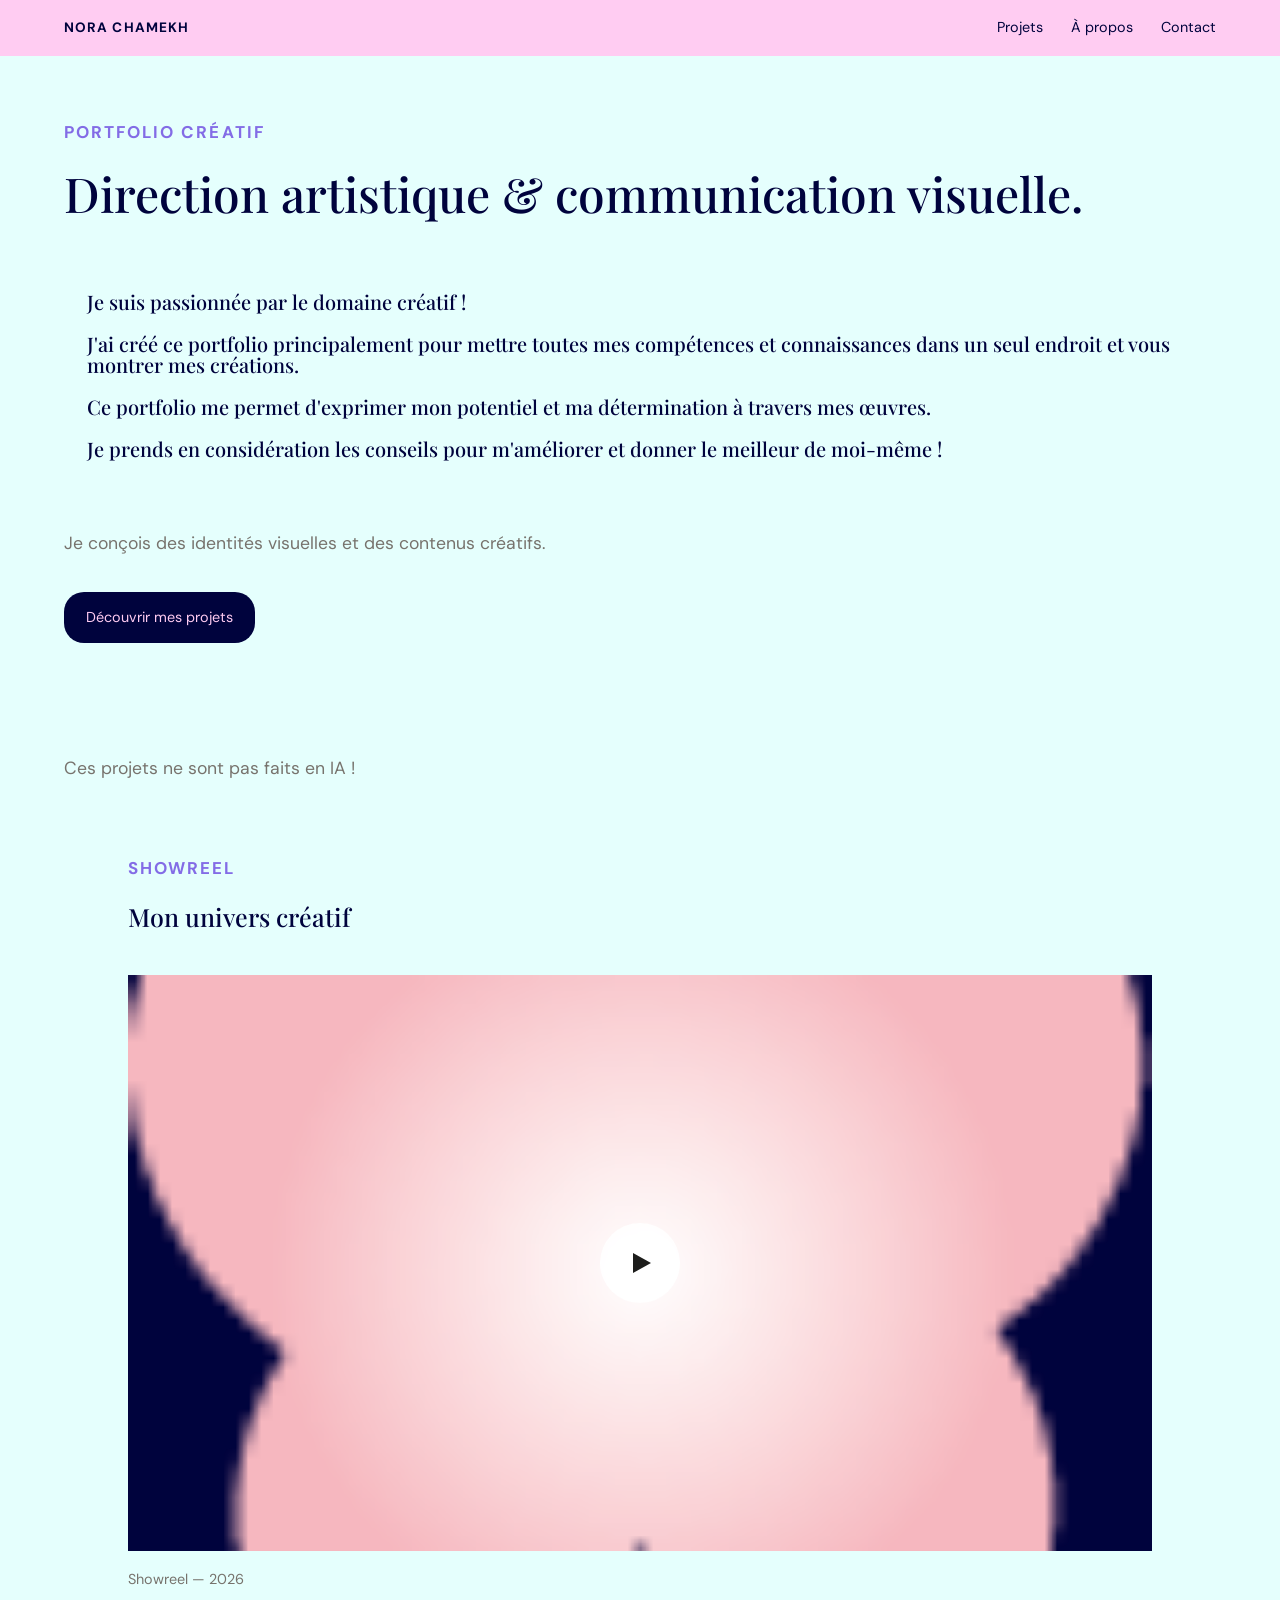
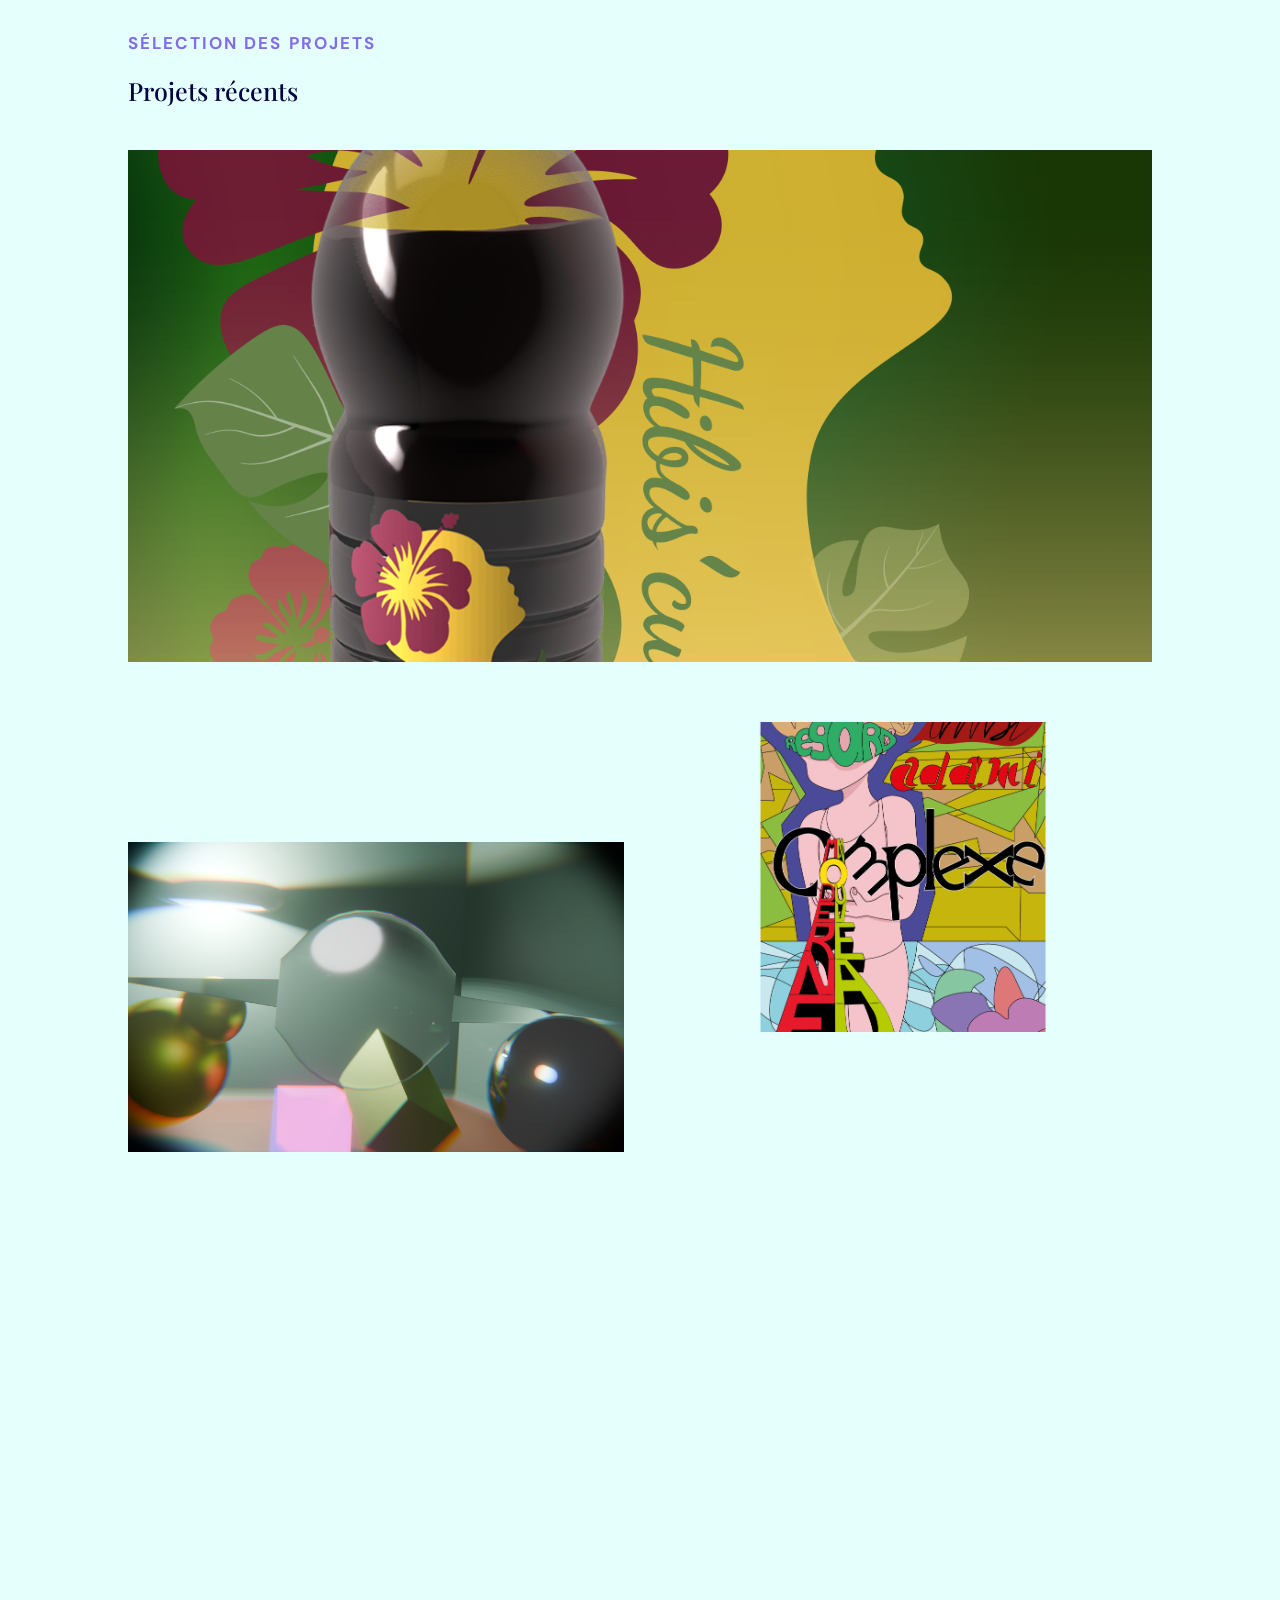
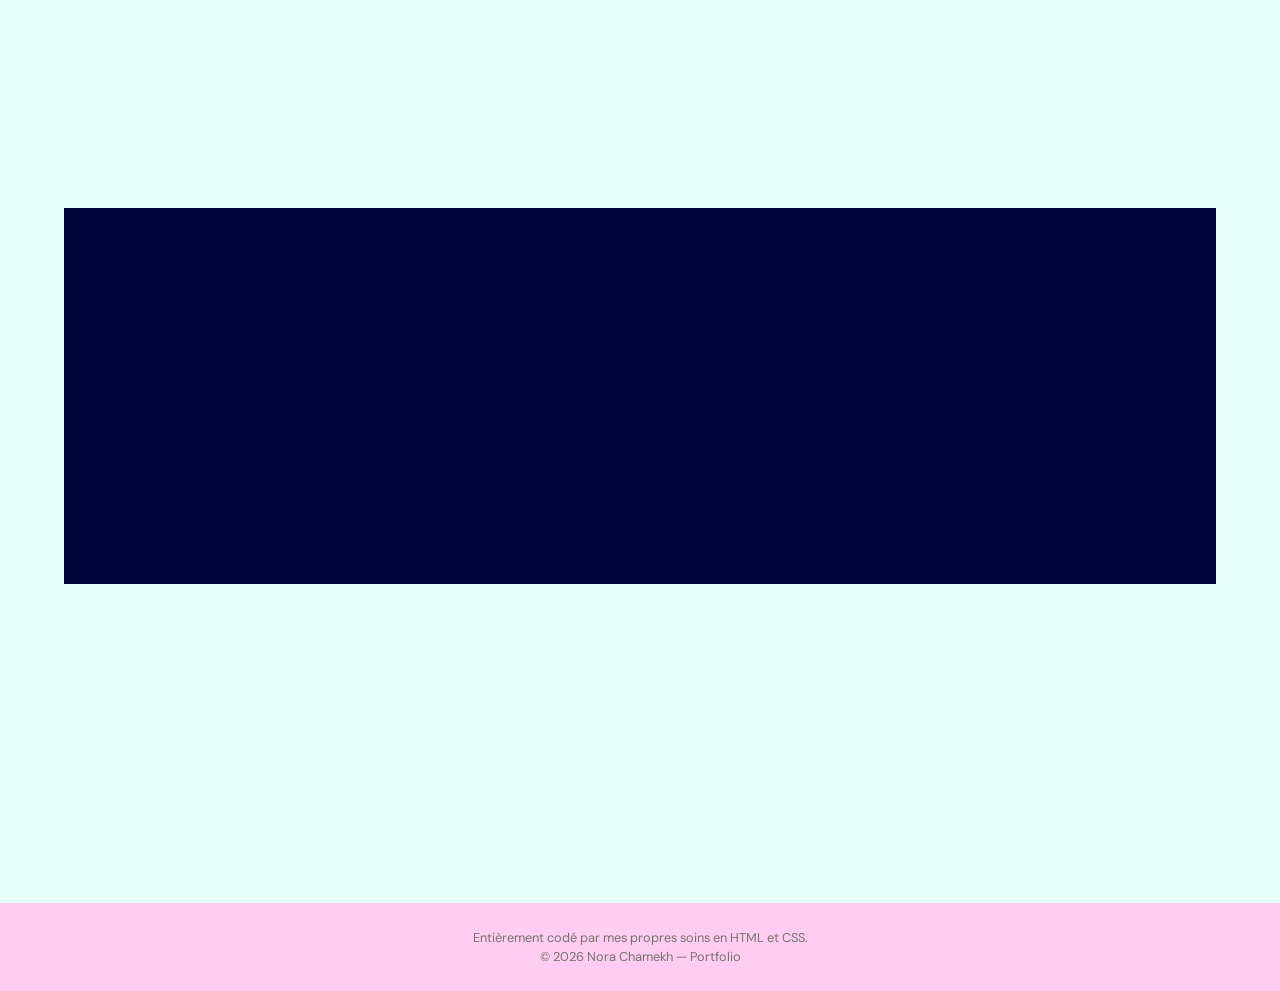
==== index.html @ 0424f883 "Update index.html" ====
<!DOCTYPE html>
<html lang="fr">
<head>
  <meta charset="UTF-8">
  <meta name="viewport" content="width=device-width, initial-scale=1.0">

  <title>Portfolio — Direction artistique</title>

  <meta name="description" content="Portfolio">
<link href="images/papillon.png" rel="icon" type="image/png" sizes="32x32">
  <link rel="stylesheet" href="./style.css">
</head>

<body>

  <header class="header">
    <a href="index.html" class="logo">NORA CHAMEKH</a>

    <button
      class="menu-burger"
      type="button"
      aria-label="Ouvrir le menu"
      aria-expanded="false">
      <span></span>
      <span></span>
      <span></span>
    </button>

    <nav class="navigation" aria-label="Navigation principale">
      <a href="projets.html">Projets</a>
      <a href="#apropos">À propos</a>
      <a href="#contact">Contact</a>
    </nav>
  </header>

  
  <main>

    <section class="hero">
      <p class="sur-titre reveal">Portfolio créatif</p>

      <h1 class="reveal">
        Direction artistique & communication visuelle.
        <br>
        <br>
      </h1>

    <div class="acote reveal">
     <!--  <img class="me" style="width: 20%;" src="images/inicial.png" width="auto" height="auto" alt="">
    -->
      <div class="acote">
<h3 class="reveal">
      Je suis passionnée par le domaine créatif !
      <br><br>
      J'ai créé ce portfolio principalement pour mettre toutes mes compétences et connaissances dans un seul endroit et vous montrer mes créations.
      <br><br>
      Ce portfolio me permet d'exprimer mon potentiel et ma détermination à travers mes œuvres.
      <br><br>
      Je prends en considération les conseils pour m'améliorer et donner le meilleur de moi-même !

  </h3>     
          </div>  
       </div>  
      <p class="introduction reveal">
        Je conçois des identités visuelles et des contenus créatifs.
      </p>

      <a href="projets.html" class="centrer effet-flottant bouton reveal">
        Découvrir mes projets
      </a>
    </section>

    <section id="projets" class="section">
      <!--  <p class="sur-titre reveal">Sélection</p> -->

      <p class="introduction reveal visible">Ces projets ne sont pas faits en IA !</p>
    <!-- Section vidéo avec bouton play -->

      <section class="section section-video">
        <p class="sur-titre reveal">Showreel</p>

          <h2 class="reveal">Mon univers créatif</h2>
           <!--    <div class="video-container reveal"> -->
                 <div class="video-wrapper reveal" id="video-wrapper">  
                    <video
                      id="video-showreel"
                      class="video"
                      controls
                      preload="metadata"
                      poster="./images/papillon.png"
                      playsinline>
                      <source src="./videos/video-cv.mp4" type="video/mp4">
                      Votre navigateur ne prend pas en charge la vidéo.
                    </video>
             <button
                      id="bouton-play"
                      class="bouton-play"
                      type="button"
                      aria-label="Lancer la vidéo">
                      <span class="icone-play"></span> 
                    </button>
                  </div>  
              

        
         <p class="legende">   Showreel — 2026  </p>
             <!--     </div> -->
    </section>

        
       <!-- Section projets avec images qui apparaissent -->

      <section id="projets" class="section section-projets">
        <p class="sur-titre reveal">Sélection des projets</p>
             <h2 class="reveal">Projets récents</h2>
              
              <div class="projets-grille">
              
                          <article class="projet projet-large reveal">
                                <a href="projets.html" class="projet-image">
                                    <img 
                                      src="./images/hibiscus/affiche-hibiscus.png"
                                      alt="Identité visuelle du projet 01">
                                
                                 <div class="projet-overlay">
                                       <span class="projet-overlay-categorie">
                                          Univers visuel de la boisson Bissap — Direction artistique
                                         
                                       </span>
                                   <h3>Identité visuelle</h3>
                                    <span class="projet-overlay-fleche">↗</span>
                                </div>
                                 </a>
                          </article>
              
                      <article class="projet projet-petit reveal">
                         <a href="projets.html" class="projet-image">
                            <img
                              class="img-scroll"
                              src="./images/3d/elements.png"
                              alt="Campagne de communication du projet 02">
                        
                         <div class="projet-overlay">
                           <span class="projet-overlay-categorie">
                              <!--  Campagne — Direction artistique -->
                           Visuel 3D </span>
                                                      
                                <h3>Projets 3D</h3>
                                   <span class="projet-overlay-fleche">↗</span>
                            </div>
                         </a>
                      </article>
             
                      <article class="projet affiche projet-petit reveal">
                         <a href="projets.html" class="projet-image">
                            <img
                              class="img-scroll"
                              src="./images/affiche.png"
                              alt="Création de contenu du projet 03">
                       
                        <div class="projet-overlay">
                          <span class="projet-overlay-categorie">
                              <!--   Contenu digital — Social media -->
                            Affiches
                          </span>
                                                      
                              <h3>Affiches</h3>
                          
                              <span class="projet-overlay-fleche">↗</span>
                        </div> 
                         </a>
                      </article>

                   <article class="projet projet-large reveal">
                          <a href="projets.html" class="projet-image">
                            <img
                              class="img-scroll"
                              src="./videos/animation-initial.gif"
                              alt="Direction artistique du projet 04">
                
                      <div class="projet-overlay">
                         <span class="projet-overlay-categorie">
                         <!--  Branding -->
                                  Vidéos       
                         </span>
                            <h3>Vidéos</h3>
                        <span class="projet-overlay-fleche">↗</span>
                      </div>
                          </a>
                    </article>
                      
               </div>
           </section>

     <!-- Section à propos -->

          <section id="apropos" class="section apropos">
            <p class="sur-titre reveal">À propos de moi</p>
      
            <h2 class="reveal">Créer du sens par l’image.</h2>
      
            <div class="acote reveal">
                 <span href="a-propos.html" class="selection-fleche reveal">↗</span>
                                
            <p class="reveal">
              Diplômée en direction artistique, je développe des univers visuels
              cohérents, sensibles et adaptés aux objectifs des marques.
              J'aime la créativité et toutes les œuvres qui se trouvent sur mon portfolio 
              sont faites par moi-même sans IA.
            </p>
          </section>
 </div>

       <!-- Section contact -->
          <section id="contact" class="section contact">
            <p class="sur-titre reveal">Contact</p>
      
            <a
              href="mailto:nora.chamekh017@gmail.com"
              class="bouton effet-flottant reveal">
              M’écrire un e-mail
            </a>

            <span >
            <h3 style="padding: 20px 20px 0;" class="reveal"> <br> Vous pouvez me contacter sur les réseaux sociaux suivant et me suivre :<br></h3>
            </span>
            
      <div class="social centrer reveal">
          <a href="https://www.instagram.com/c.nora017" target="_blank"><i class="bx "><img class="logo-reseau effet-flottant" src="images/instagram.png"></i></a>
          <a href="https://www.youtube.com/@NoraCHAMEKH" target="_blank"><i class="bx"><img class="logo-reseau effet-flottant" src="images/youtube.png"></i></a>
          <a href="https://www.linkedin.com/in/nora-chamekh" target="_blank">
            <i class="bx">
             <img class="logo-reseau effet-flottant" src="images/linkedin.png">
            </i></a>
        </div>
            
          </section>
  
  </main>
    
 <!-- Bouton retour en haut -->
          <button
          id="bouton-haut"
          class="bouton-haut"
          type="button"
          aria-label="Remonter en haut de la page">
          ↑
          </button>
      
  <footer>
       
        
    <p class="centrer">Entièrement codé par mes propres soins en HTML et CSS.</p>
 <p class="centrer">© 2026 Nora Chamekh — Portfolio</p>
  </footer>  
  
<!--
<a href="#" class="bouton-haut visible">
  <i> ⬆ </i>
</a>
-->
  <script src="./javascript/menu-script.js"></script>
  <script src="./javascript/boutton-script.js"></script>
  <script src="./javascript/video-script.js"></script>
  <script src="./javascript/visible-script.js"></script>
    
</body>
</html>
---- style.css ----
@import url('https://fonts.googleapis.com/css2?family=DM+Sans:wght@400;500;700&family=Playfair+Display:wght@500;600&display=swap');

:root {
  --fond: #e5fffd;
  --texte: #00033d;
  --accent: #836ce6;
  --gris: #77736d;
  --blanc: #ffccf2;
  --bordure: #d9c4ff;
  --espace: 5vw;
}

* {
  box-sizing: border-box;
  margin: 0;
  padding: 0;
}

html {
  scroll-behavior: smooth;
}

body {
  background: var(--fond);
  color: var(--texte);
  font-family: 'DM Sans', sans-serif;
  line-height: 1.5;
}

/* En-tête */

.header {
  align-items: center;
  display: flex;
  justify-content: space-between;
  /*padding: 10px 28px 10px 28px;*/
    padding: 17px var(--espace);
  position: relative;
  width: 100%;
  background: var(--blanc);
  position: fixed;
  z-index: 1030;
}


.logo {
  color: var(--texte);
  font-size: 0.85rem;
  font-weight: 700;
  letter-spacing: 0.08em;
  text-decoration: none;
}

.logo:hover {
  color: var(--accent);
}

.effet-flottant {
  display: inline-block;
  transform: translateY(0);
  transition: transform 0.35s ease-out;
}

.effet-flottant:hover {
  transform: translateY(-6px);
}
  
/* Navigation sur ordinateur */

.navigation {
  align-items: center;
  display: flex;
  gap: 28px;
}

.navigation a {
  color: var(--texte);
  font-size: 0.9rem;
  text-decoration: none;
}

.navigation a:hover {
  color: var(--accent);
}

/* Bouton burger */

.menu-burger {
  align-items: center;
  background: transparent;
  border: 0;
  cursor: pointer;
  display: none;
  flex-direction: column;
  height: 36px;
  justify-content: center;
  padding: 4px;
  width: 36px;
  z-index: 30;
}

.menu-burger span {
  background: var(--texte);
  display: block;
  height: 2px;
  margin: 3px 0;
  transition: transform 0.3s ease, opacity 0.3s ease;
  width: 28px;
}

/* Section principale */

.hero {
  min-height: 80vh;
  padding: 10vh var(--espace) 30px;
}

.sur-titre {
  color: var(--accent);
  font-size: 17px;
  font-weight: 700;
  letter-spacing: 0.12em;
  margin-bottom: 22px;
     margin-top: 30px;
  text-transform: uppercase;
}

h1,
h2,
h3 {
  font-family: 'Playfair Display', serif;
  font-weight: 500;
  line-height: 1.05;
}

h1 {
 /* font-size: 30px;*/
  font-size: xxx-large;
 /*  max-width: 950px;*/
}

h2 {
  font-size: 25px;
  margin-bottom: 45px;
}

h3 {
  font-size: 20px;
  margin-bottom: 25px;
}/**/

.introduction {
  color: var(--gris);
  font-size: 1.1rem;
  margin: 35px 0;
  max-width: 530px;
}

.bouton {
  background: var(--texte);
  color: var(--blanc);
  display: inline-block;
  font-size: 0.9rem;
  padding: 15px 22px;
  border-radius: 20px;
  text-decoration: none;
  transition: background 0.3s ease, transform 0.3s ease;
}

.bouton:hover {
  background: var(--bordure);
  color: var(--texte);
  transform: translateY(-3px);
  /*transition: all 0.4s;*/
    transition: background 0.3s ease, transform 0.3s ease;
}

@media screen and (min-width: 700px) {
      .acote {
        display: flex;
        padding: auto;
        margin: 1%;
    }
    .me {
        width: 250px;
        height: 24%;
        border-radius: 7%;
        margin: 0 3%;
        justify-content: center;
        display: grid;
        grid-template-columns: auto auto auto auto;
        padding: 1em 0;
        background-color: #373659;
        box-shadow: 0px 0px 10px #000000;
        border-radius: 6px;
        text-align: center;
        justify-items: center;
        flex-direction: column;
        margin-top: 3%;
        align-items: center;
    }
}
/* Sections */

.section {
  padding: 0 var(--espace);
 /* padding-left: 11vw; 
  padding: 100px var(--espace);
  padding: 30px;
  padding-top: inherit;*/
}

/* Section projets */

.section-projets {
      padding: var(--espace);
  padding-top: 0;
 /* padding-bottom: 140px;
  padding-top: 140px;*/
}

.projets-introduction {
  align-items: flex-end;
  display: flex;
  justify-content: space-between;
  margin-bottom: 70px;
}

.projets-introduction h2 {
  margin-bottom: 0;
}

.projets-description {
  color: var(--gris);
  max-width: 280px;
}

/* Grille asymétrique */

.projets-grille {
  align-items: start;
  display: grid;
  gap: 80px 32px;
  grid-template-columns: repeat(2, 1fr);
}

.projet {
  min-width: 0;
}

.projet-large {
  grid-column: span 2;
}

.projet-petit {
  grid-column: span 1;
}

.projet:nth-child(2) {
  margin-top: 100px;
}

.projet:nth-child(3) {
  margin-top: -20px;
}

/* Images */

.projet-image {
  display: block;
  overflow: hidden;
  position: relative;
}

.projet-image img {
  aspect-ratio: 16 / 10;
  /*  aspect-ratio: 4 / 5; */
  display: block;
  height: 100%;
  object-fit: cover;
    opacity: 1;
  transform: none;
  transition:
    transform 0.8s 
        cubic-bezier(0.2, 0.65, 0.3, 1),
    filter 0.5s ease;
  width: 100%;
}

.projet-large .projet-image img {
  aspect-ratio: 16 / 8;
}

.projet-image img.img-scroll {
  opacity: 1;
  transform: none;
}

.projet-image:hover img {
  filter: brightness(0.75);
  transform: scale(1.06);
}

/* Overlay invisible au départ */

.projet-overlay {
  align-items: flex-start;
  background: var(--texte);
  color: var(--blanc);
  display: flex;
  margin-top: 30%;
  padding-top: 10%;
  flex-direction: column;
  inset: 0;
/*   justify-content: flex-end;*/
  opacity: 0;
      padding: 30px 30px 0 30px;
  pointer-events: none;
  position: absolute;
  transform: translateY(15px);
  transition:
    opacity 0.4s ease,
    transform 0.4s ease;
  z-index: 2;
}

/* Apparition du texte au survol */

.projet-image:hover .projet-overlay,
.projet-image:focus-visible .projet-overlay {
  opacity: 1;
  transform: translateY(0);
}

/* Zoom léger de l'image */

.projet-image:hover img.img-scroll {
  filter: brightness(0.75);
  transform: scale(1.06);
}

/* Texte de l'overlay */

.projet-overlay-categorie {
  color: var(--blanc);
  font-size: 0.75rem;
  letter-spacing: 0.12em;
  margin-bottom: 10px;
  text-transform: uppercase;
}

.projet-overlay h3 {
  color: var(--blanc);
  font-family: 'Playfair Display', serif;
  font-size: clamp(2rem, 4vw, 4rem);
  font-weight: 500;
  line-height: 1;
}

.projet-overlay-fleche {
  font-size: 1.8rem;
   -webkit-text-stroke-width: thin;
  transition: transform 0.3s ease;
      margin-left: auto;
      position: relative;
      bottom: 70%;
}

.projet-image:hover .projet-overlay-fleche {
  transform: translate(5px, -5px);
}

/* Apparition des cartes au scroll */

.projet:nth-child(2) {
  transition-delay: 0.1s;
}

.projet:nth-child(3) {
  transition-delay: 0.2s;
}

.projet:nth-child(4) {
  transition-delay: 0.3s;
}

.apropos {
  background: var(--texte);
  color: var(--blanc);
      padding: var(--espace);
}

.apropos .sur-titre {
  color: var(--accent);
}

.apropos p:last-child {
  font-size: 1.25rem;
  /*max-width: 650px;*/
  padding-left: 70px;
}

.contact {
 /* min-height: 55vh;*/
  padding: 20px;
}

.centrer {
    text-align: center !important;
     /* padding: var(--espace);*/
}

/* Pied de page */

footer {
 /* border-top: 1px solid var(--gris);*/
  color: var(--gris);
  font-size: 0.8rem;
  padding: 25px var(--espace);
  background: var(--blanc);
}

/* Réseaux Socieaux */

.social
{
   text-align: center !important;
box-sizing: border-box;
 padding-bottom: 1rem !important;
    display: block;
    unicode-bidi: isolate;
}

.social a {
        color: var(--texte);
    line-height: 1;
   /*   padding: 8px 0; */
    margin: 2%;
    border-radius: 50%;
    text-align: center;
    width: 36px;
    height: 36px;
    transition: 0.3s;
     font-size: 18px;
  /*  display: inline-block;*/
    background: var(--bordure);
}

.logo-reseau {
  width: 70px;
  text-decoration: none;
}

.logo-reseau:hover {
  transition: background 0.3s ease, transform 0.3s ease;
}

.bx {
    font-family: boxicons !important;
    font-weight: 400;
    font-style: normal;
    font-variant: normal;
    line-height: 1;
    text-rendering: auto;
    display: inline-block;
    text-transform: none;
    speak: none;
    -webkit-font-smoothing: antialiased;
    -moz-osx-font-smoothing: grayscale;
}

/* Boutton qui remonte en haut de page */

.bouton-haut {
  background: var(--texte);
  border: none;
  border-radius: 50%;
  bottom: 20px;
  color: var(--blanc);
  cursor: pointer;
/*  display: none;*/
  font-size: 22px;
  height: 45px;
  position: fixed;
      visibility: hidden;
    opacity: 0;
  right: 20px;
  width: 45px;
  z-index: 10;
  display: inline-block;
      transition: background 0.3s ease, transform 0.3s ease;
  text-decoration: none;
      transition: all 0.4s;
}

.bouton-haut.visible {
  display: block;
      visibility: visible;
    opacity: 1;
}

.bouton-haut:hover {
  background: #d9c4ff;
  color: var(--texte);
    background: var(--accent);
  transform: translateY(-3px);
      -webkit-text-stroke-width: thick;
  text-box-trim: trim-start;
}

/* État de départ des éléments à révéler */
.reveal {
  opacity: 0;
  transform: translateY(24px);
  transition:
    opacity 0.7s ease,
    transform 0.7s ease;
}

/* État visible */
.reveal.visible {
  opacity: 1;
  transform: translateY(0);
}

/*Apparition des images*/
.img-scroll {
  opacity: 0;
  transform: translateY(24px);
  transition:
    opacity 0.7s ease,
    transform 0.7s ease;
}

.img-scroll.apparue {
  opacity: 1;
  transform: translateY(0);
}

/* Vidéo et bouton play */
.section-video {
  padding: 10px var(--espace);
}

.video-ratio {
    --souris-x: 50%;
  --souris-y: 50%;
  position: relative;
  background: var(--texte);
  overflow: hidden;
  cursor: pointer;
    aspect-ratio: 9 / 16;
    width: 50%;
}

.video-container {
  margin-top: 40px;
  max-width: 1100px;
}

.video-wrapper {
  --souris-x: 50%;
  --souris-y: 50%;
  position: relative;
  width: 100%;
  /* ratio 16:9 */
  aspect-ratio: 16 / 9;
  background: var(--texte);
  overflow: hidden;
  cursor: pointer;
    /* Surtout pas de pointer-events: none ici */
}

/* Vidéo / image poster */
.video {
  width: 100%;
  height: 100%;
  display: block;
  object-fit: cover;
  transition: transform 0.8s ease;
  transform: scale(1);
    /* Pas de pointer-events: none */
}

/* Petit zoom au survol du conteneur */
/* Le zoom fonctionne seulement si la vidéo est en pause */
.video-wrapper:not(.video-deja-lancee):hover .video {
  transform: scale(1.06);
}

/* Contrôles cachés avant le premier lancement */
.video-wrapper:not(.video-deja-lancee) video::-webkit-media-controls {
  display: none !important;
}

/* Bouton play qui suit la souris */
.bouton-play {
  align-items: center;
  background: rgba(255, 255, 255, 0.94);
  border: 0;
  border-radius: 50%;
  /*cursor: pointer;*/
  display: flex;
  height: 80px;
  justify-content: center;
    /* position initiale centrée, sera mise à jour par JS */
    left: var(--souris-x);
  opacity: 1;
   pointer-events: none;
  position: absolute;
   top: var(--souris-y);
  transform: translate(-50%, -50%);
  transition: 
    left 0.1s linear,
    top 0.1s linear,
    opacity 0.4s ease,
    background 0.25s ease; /*opacity 0.5s ease, transform 0.25s ease; */
  width: 80px;
  /* will-change: transform;
   pointer-events: auto;  important */
  z-index: 5;
}

/* Le bouton revient doucement au centre en quittant la vidéo
.video-wrapper:not(:hover) .bouton-play {
  left: 50%;
  top: 50%;
} */

/* Le bouton disparaît définitivement après le premier lancement */
.video-wrapper.video-deja-lancee .bouton-play {
  opacity: 0;
  pointer-events: none;
  transform: translate(-50%, -50%) scale(0.8);
}

.bouton-play:hover {
  background: var(--blanc);
 /* transform: translate(-50%, -50%) scale(1.08);*/
}

.icone-play {
  border-bottom: 10px solid transparent;
  border-left: 18px solid #1d1d1b;
  border-top: 10px solid transparent;
  display: block;
  height: 0;
  margin-left: 4px;
  width: 0;
}

.legende {
  color: var(--gris);
  font-size: 0.9rem;
  margin-top: 18px;
}

/* Cacher le bouton quand la vidéo est en lecture 
.video-wrapper.lecture-en-cours .bouton-play {
  opacity: 0;
  pointer-events: none;
}*/


/* +Assombrir légèrement au survol */
.video-wrapper::after {
  background: radial-gradient(
    circle at center,
    rgba(0, 0, 0, 0) 0%,
    rgba(0, 0, 0, 0.25) 100%
  );
  content: '';
  inset: 0;
  opacity: 0;
  pointer-events: none; /* important */
  position: absolute;
  transition: opacity 0.4s ease;
}

.video-wrapper:hover::after {
  opacity: 1;
}

/* fleche */
.selection-fleche {
    align-items: center;
    border: 1px solid var(--bordure);
    border-radius: 50%;
        display: flex;
    position: absolute;
    /*left: 85%;*/
    font-size: 1.6rem;
    height: 54px;
    justify-content: center;
    transform: rotate(0deg);
    transition: background 0.35s ease, color 0.35s ease, transform 0.35s ease;
    width: 54px;
}

 /*.selection-fleche:hover {
  color: var(--bordure);
   transform: rotate(50deg);
    transition: background 0.35s ease, color 0.35s ease, transform 0.35s ease;
  transform: translate(5px, -5px) rotate(45deg);
}*/

.selection-projet:hover .selection-fleche,
.selection-projet:focus-visible .selection-fleche {
  rotate: 45deg;
  color: var(--accent);
}

/* Préférence accessibilité : réduire les animations si nécessaire */
@media (prefers-reduced-motion: reduce) {
  .video,
  .bouton-play {
    transition: none;
  }
}

/* Version mobile */

@media (max-width: 700px) {

  .header {
    align-items: center;
    flex-direction: row;
    justify-content: space-between;
    padding: 12px var(--espace);
  }

  .menu-burger {
    display: flex;
  }

  .navigation {
    background: var(--fond);
    display: none;
    flex-direction: column;
    gap: 0;
    left: 0;
    padding: 20px var(--espace) 25px;
    position: absolute;
    right: 0;
    top: 100%;
    z-index: 20;   
  }

  .navigation.menu-ouvert {
    display: flex;
  }

  .navigation a {
    border-bottom: 1px solid var(--gris);
    padding: 15px 0;
    width: 100%;
  }

  .contact {
    min-height: 35vh;
    padding: 20px;
}

  /* Transformation du burger en croix */

  .menu-burger.menu-ouvert span:nth-child(1) {
    transform: translateY(8px) rotate(45deg);
  }

  .menu-burger.menu-ouvert span:nth-child(2) {
    opacity: 0;
  }

  .menu-burger.menu-ouvert span:nth-child(3) {
    transform: translateY(-8px) rotate(-45deg);
  }

  .hero {
    min-height: 70vh;
    padding-bottom: 80px;
    padding-top: 10vh;
  }

 .projet-overlay {
    opacity: 1;
    padding: 20px;
    transform: translateY(0);
  }

  .projet-overlay h3 {
    font-size: 2rem;
  }
  
  .projets-introduction {
    align-items: flex-start;
    display: block;
    margin-bottom: 45px;
  }

  .projets-introduction h2 {
    margin-bottom: 25px;
  }

  .projets-description {
    max-width: 100%;
  }

  .projets-grille {
    display: block;
  }

  .projet,
  .projet:nth-child(2),
  .projet:nth-child(3) {
    margin-bottom: 55px;
    margin-top: 0;
  }

  .projet-image img,
  .projet-large .projet-image img {
    aspect-ratio: 4 / 3;
  }

  .section-video .section-projets {
    padding: var(--espace);
}

  .bouton-haut.visible {
    display: block;
    visibility: visible;
    opacity: 0;
   }
  
  .bouton-haut {
    bottom: 18px;
    height: 44px;
    right: 18px;
    width: 44px;
  }

  /* Informations sous l'image*/

.projet-informations {
  align-items: flex-start;
  border-bottom: 1px solid var(--gris);
  display: flex;
  justify-content: space-between;
  padding: 18px 0 14px;
}

.projet-informations h3 {
  font-size: 1.1rem;
  font-weight: 500;
  margin-bottom: 3px;
  /*margin-top: 18px;*/
}

.projet-informations p {
  color: var(--gris);
  font-size: 0.85rem;
}

.projet:hover .projet-fleche {
  transform: translate(4px, -4px);
}

/* Apparition au scroll */

.projet.reveal:nth-child(2) {
  transition-delay: 0.1s;
}

.projet.reveal:nth-child(3) {
  transition-delay: 0.2s;
}

.projet.reveal:nth-child(4) {
  transition-delay: 0.3s;
}
  
/* fleche */
.selection-fleche {
    opacity: 0;
}


  
}
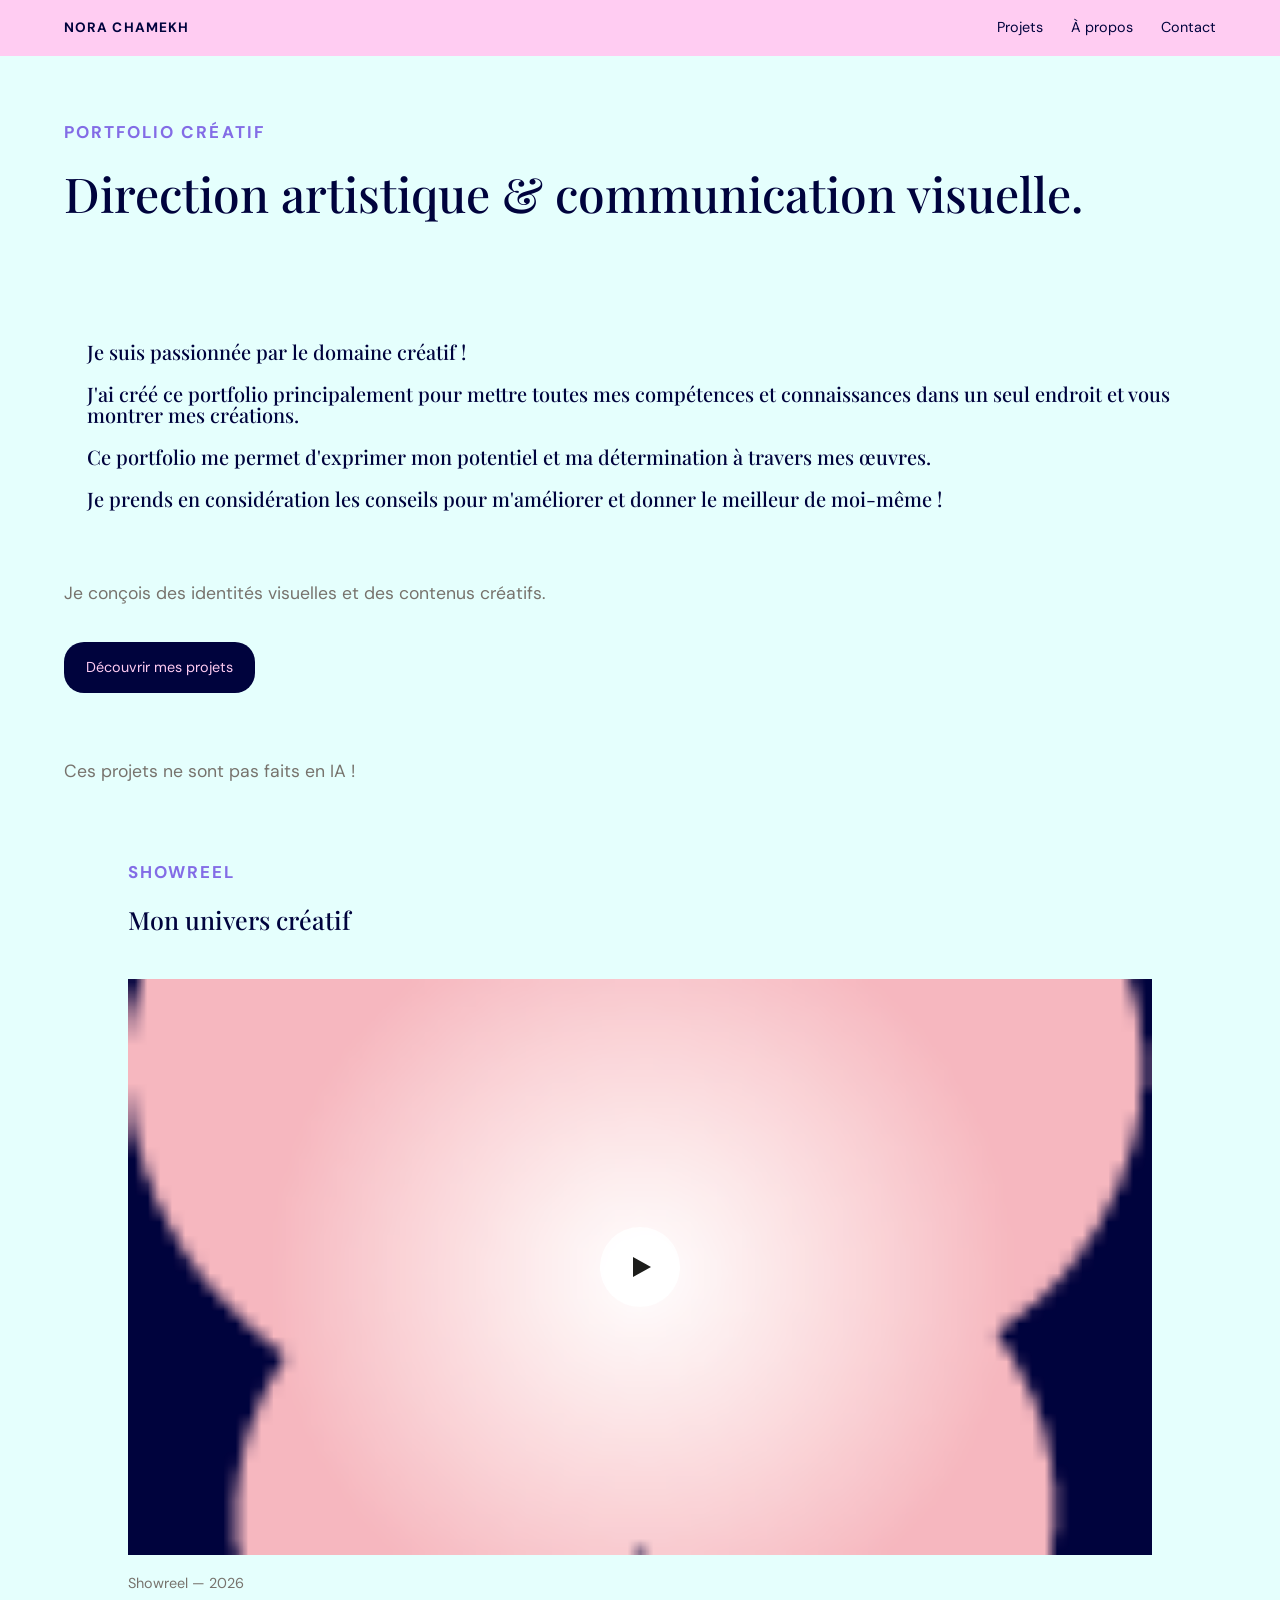
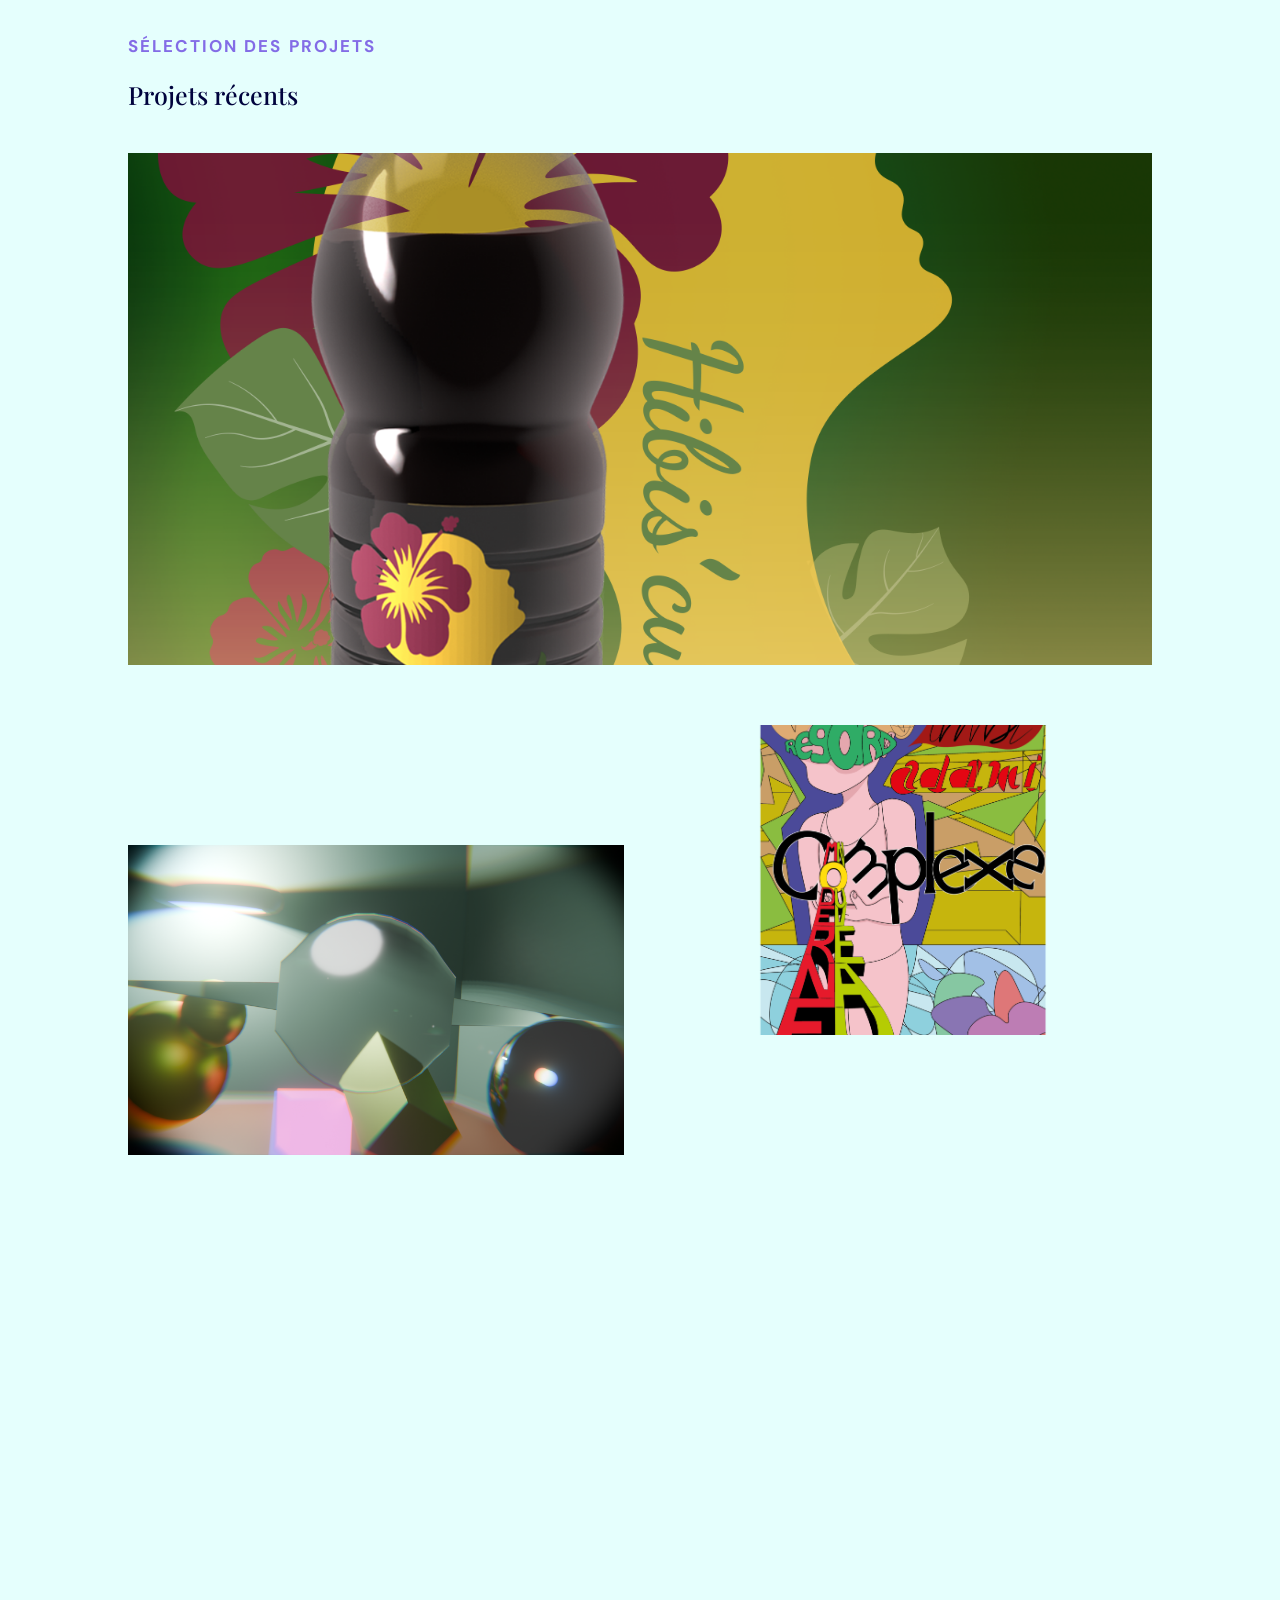
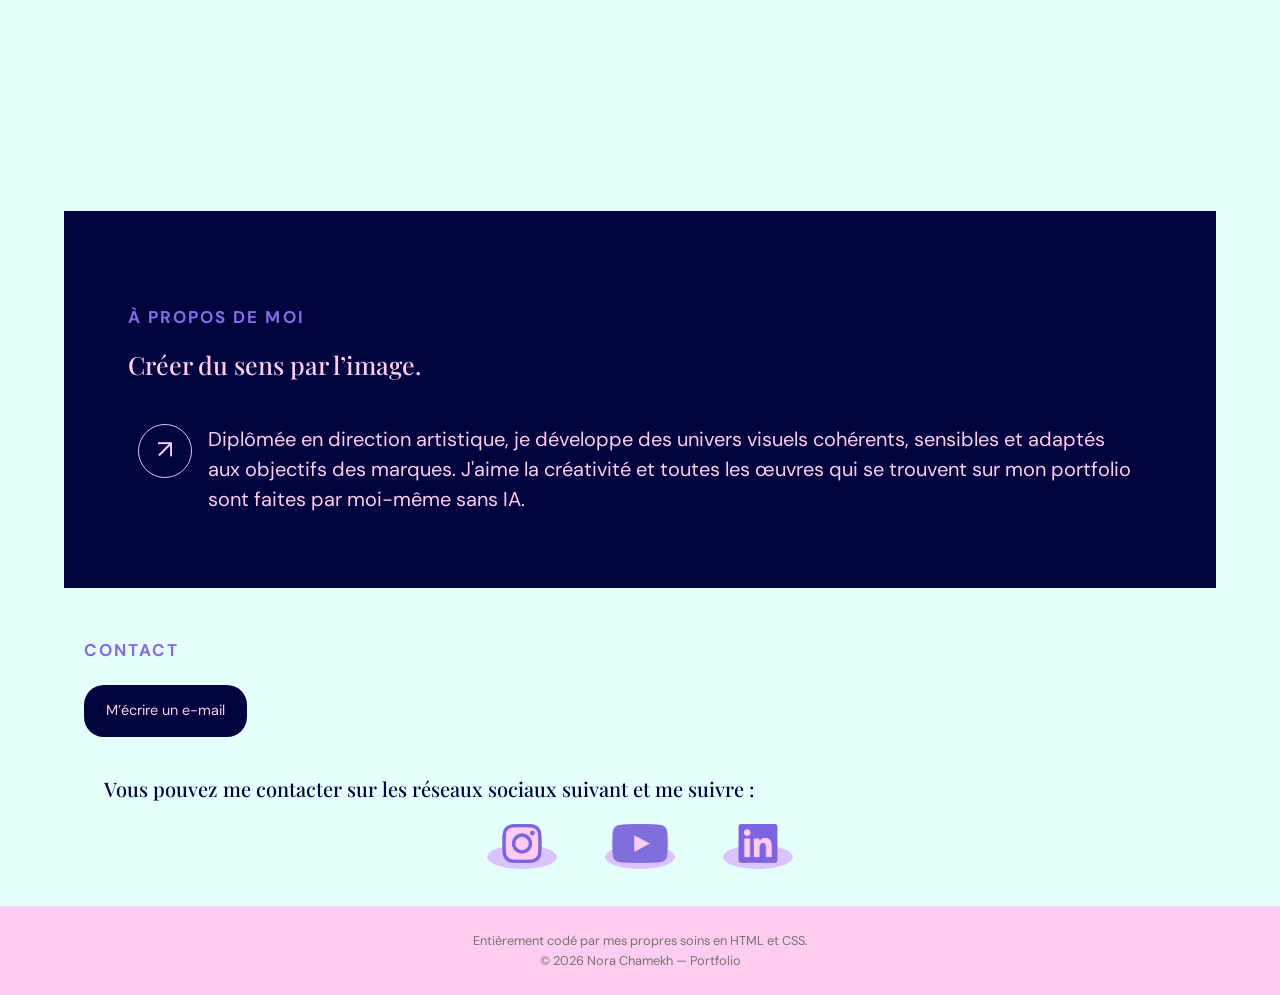
==== commit 272f2f60: "Update index.html" ====
--- a/index.html
+++ b/index.html
@@ -151,10 +151,10 @@
                          </a>
                       </article>
              
-                      <article class="projet affiche projet-petit reveal">
+                      <article class="projet projet-petit reveal">
                          <a href="projets.html" class="projet-image">
-                            <img
-                              class="img-scroll"
+                            <img 
+                              class="affiche img-scroll"
                               src="./images/affiche.png"
                               alt="Création de contenu du projet 03">
                        
--- a/style.css
+++ b/style.css
@@ -136,6 +136,7 @@
 h1 {
  /* font-size: 30px;*/
   font-size: xxx-large;
+      padding-bottom: 50px;
  /*  max-width: 950px;*/
 }
 
@@ -383,6 +384,12 @@
 .projet:nth-child(4) {
   transition-delay: 0.3s;
 }
+
+.affiche {
+    justify-self: center;
+    width: 800px;
+    height: 415px;
+  }
 
 .apropos {
   background: var(--texte);
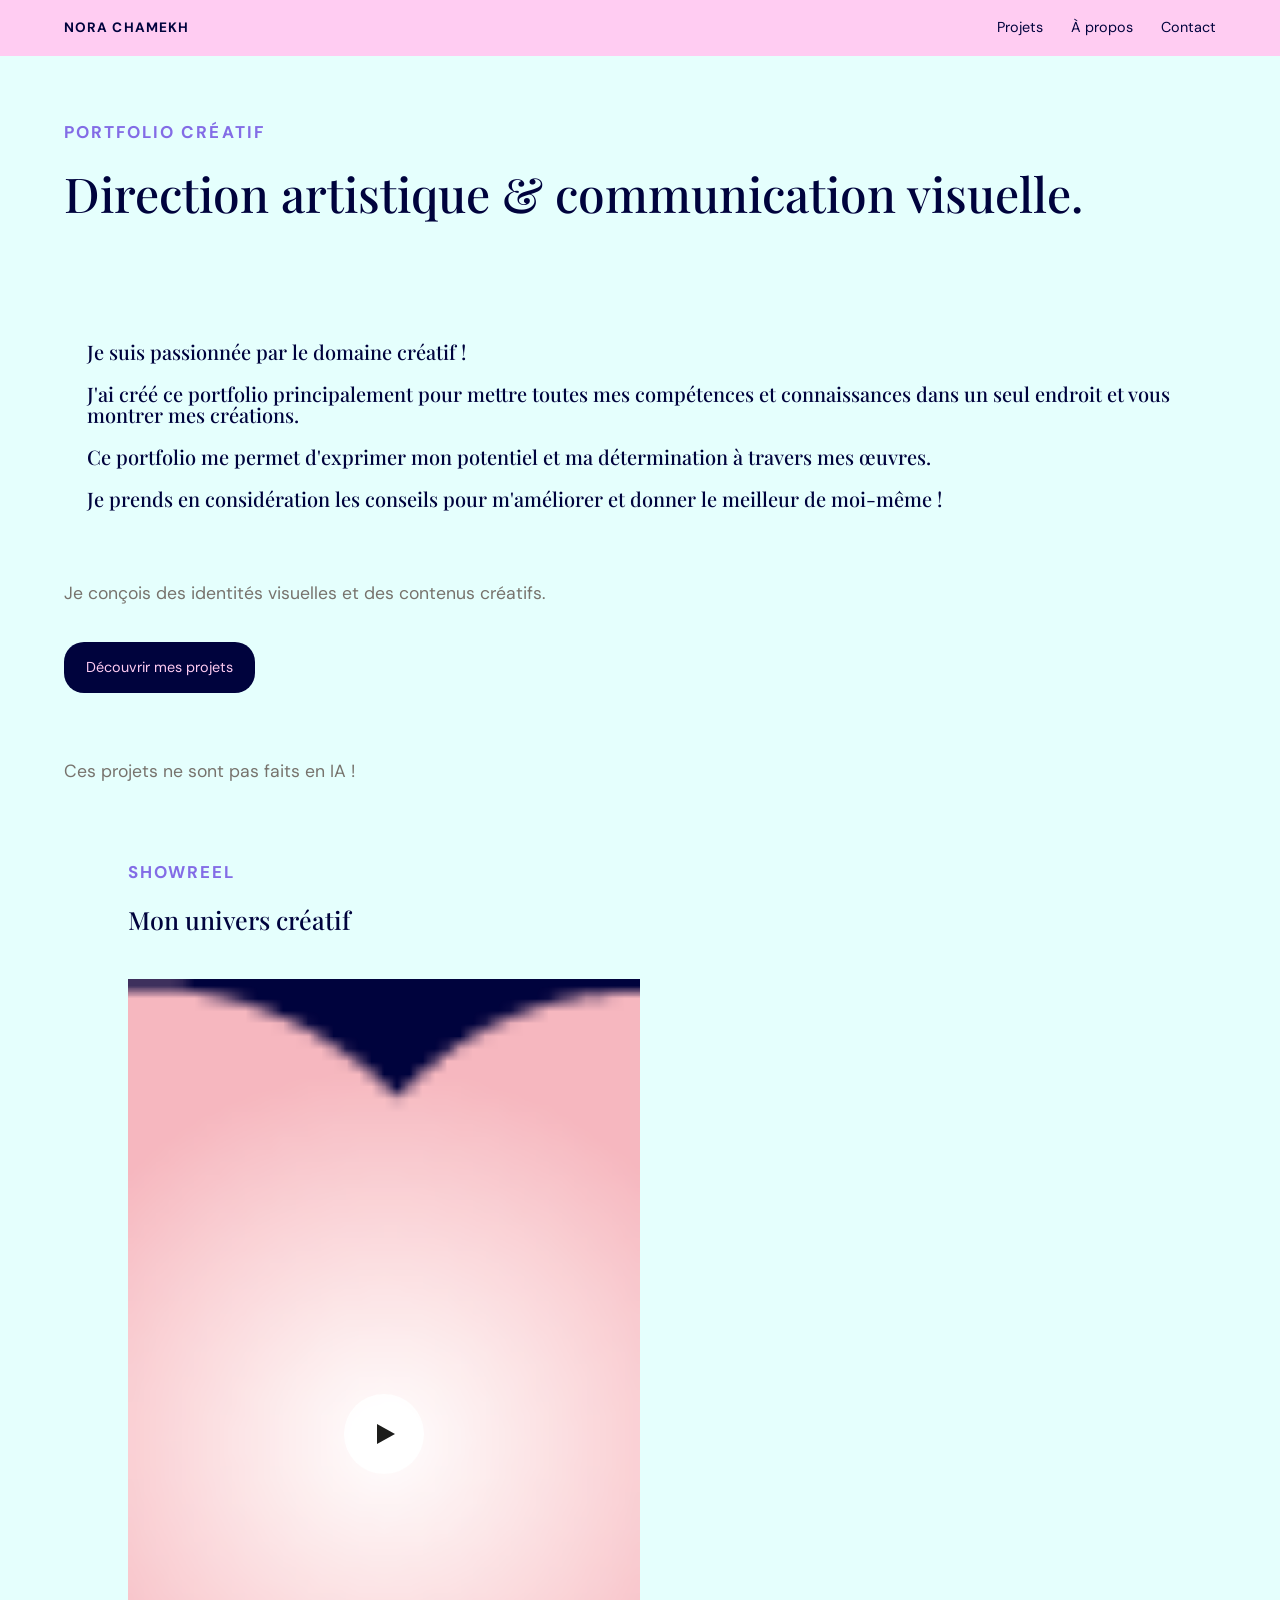
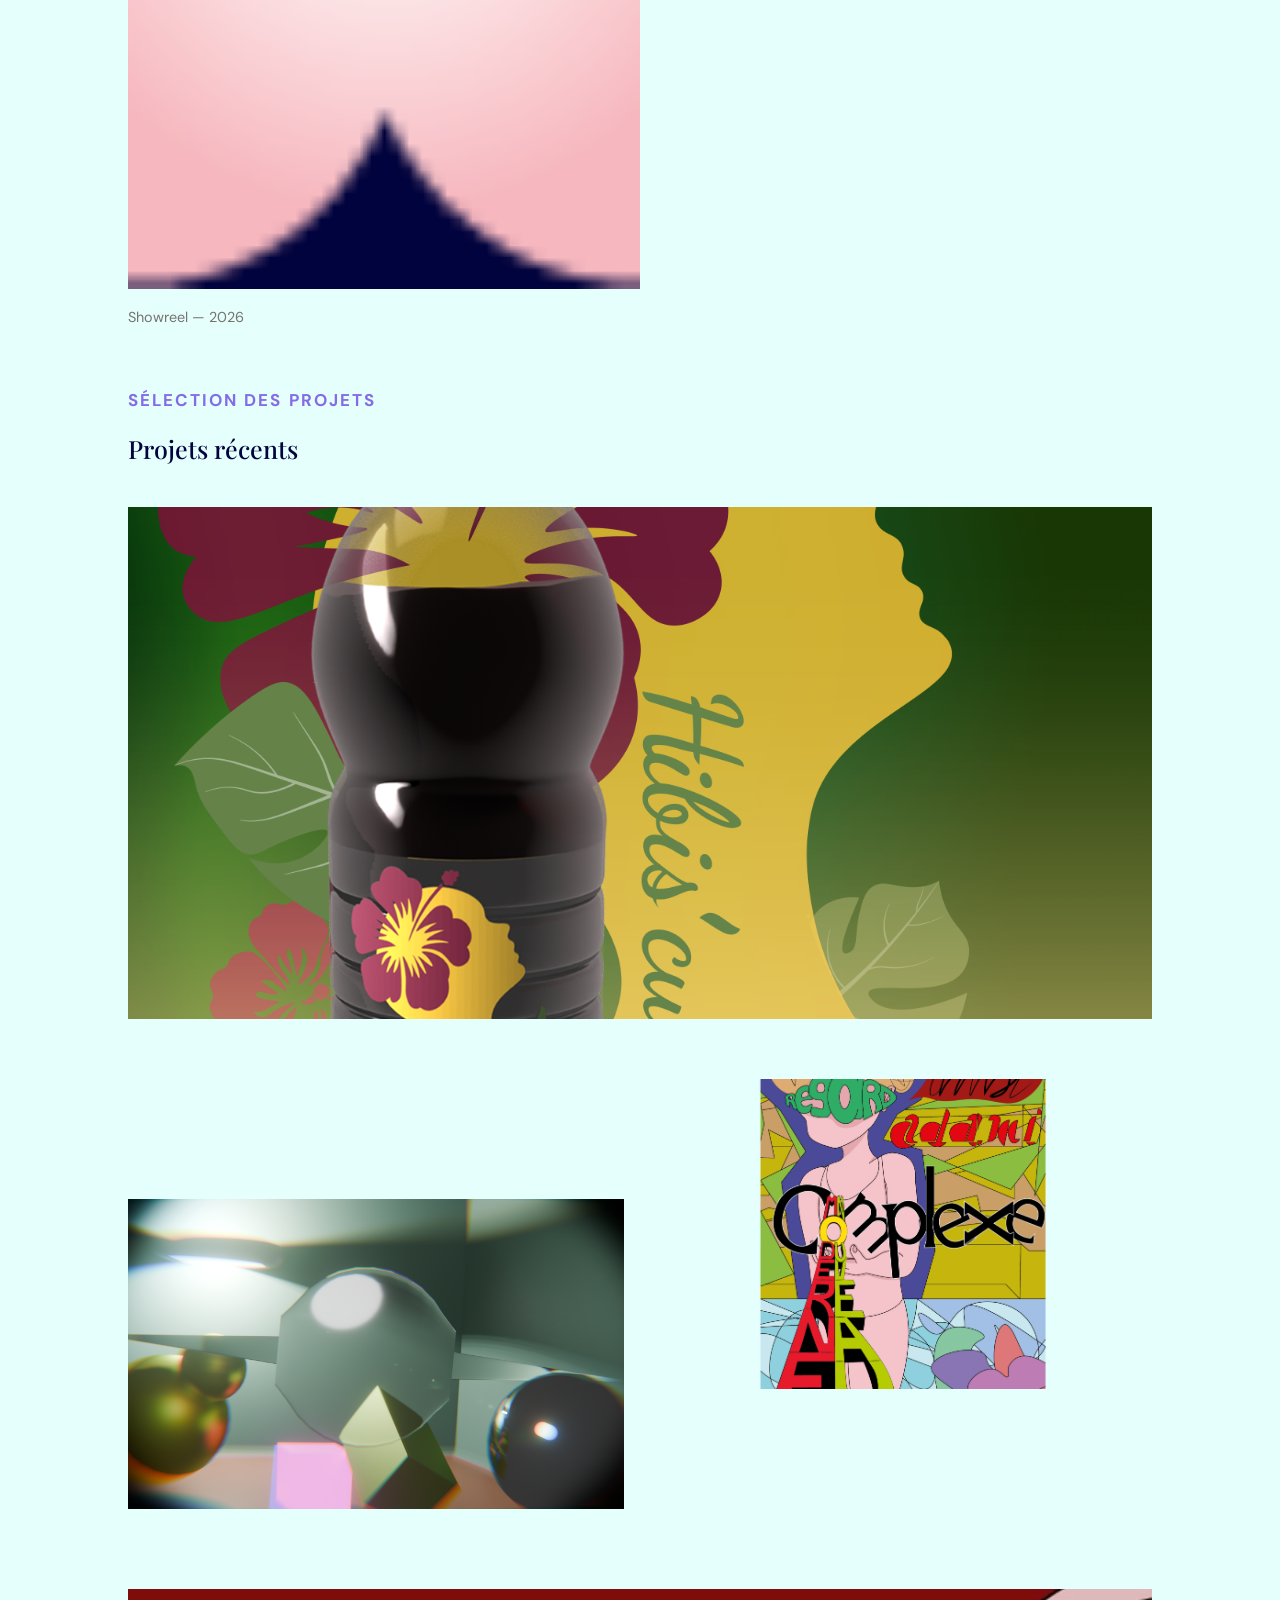
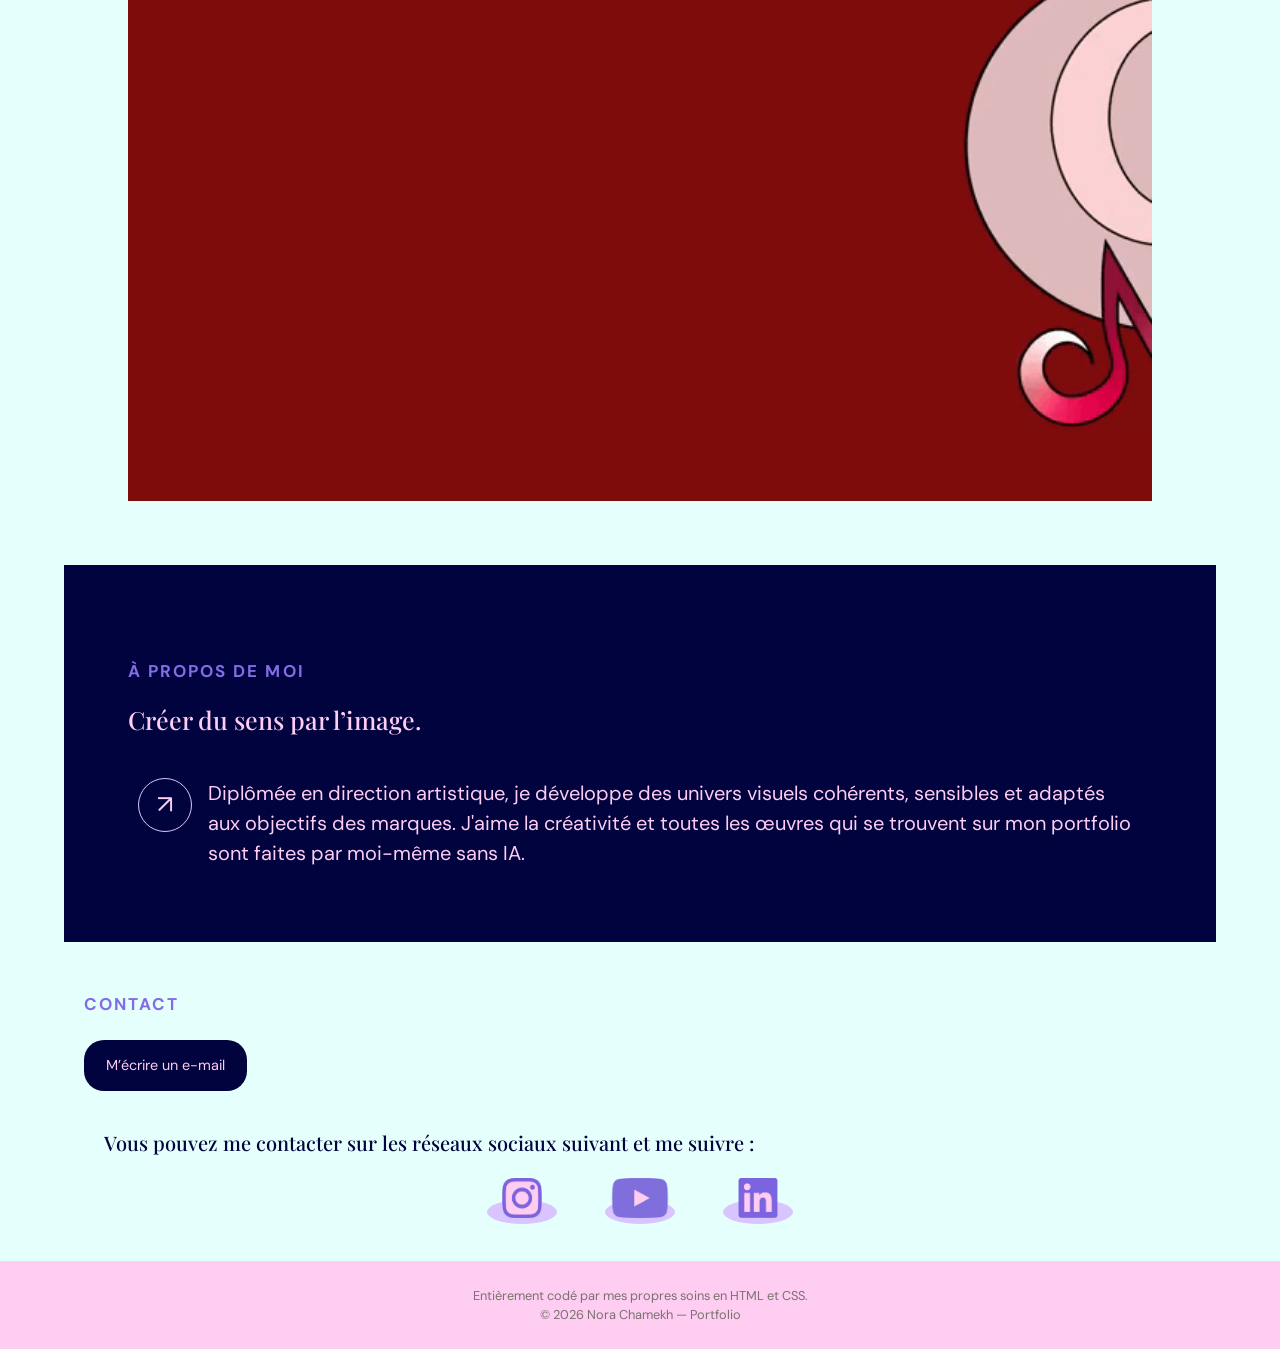
==== commit 9152e94c: "Update index.html" ====
--- a/index.html
+++ b/index.html
@@ -80,8 +80,8 @@
         <p class="sur-titre reveal">Showreel</p>
 
           <h2 class="reveal">Mon univers créatif</h2>
-           <!--    <div class="video-container reveal"> -->
-                 <div class="video-wrapper reveal" id="video-wrapper">  
+           <!--    <div class="video-container reveal">  video-wrapper -->
+                 <div class="video-ratio centrer reveal" id="video-wrapper">  
                     <video
                       id="video-showreel"
                       class="video"
@@ -89,7 +89,7 @@
                       preload="metadata"
                       poster="./images/papillon.png"
                       playsinline>
-                      <source src="./videos/video-cv.mp4" type="video/mp4">
+                      <source src="./videos/showreel.mp4" type="video/mp4">
                       Votre navigateur ne prend pas en charge la vidéo.
                     </video>
              <button
--- a/style.css
+++ b/style.css
@@ -660,6 +660,7 @@
   color: var(--gris);
   font-size: 0.9rem;
   margin-top: 18px;
+  padding-bottom: 20px;
 }
 
 /* Cacher le bouton quand la vidéo est en lecture 
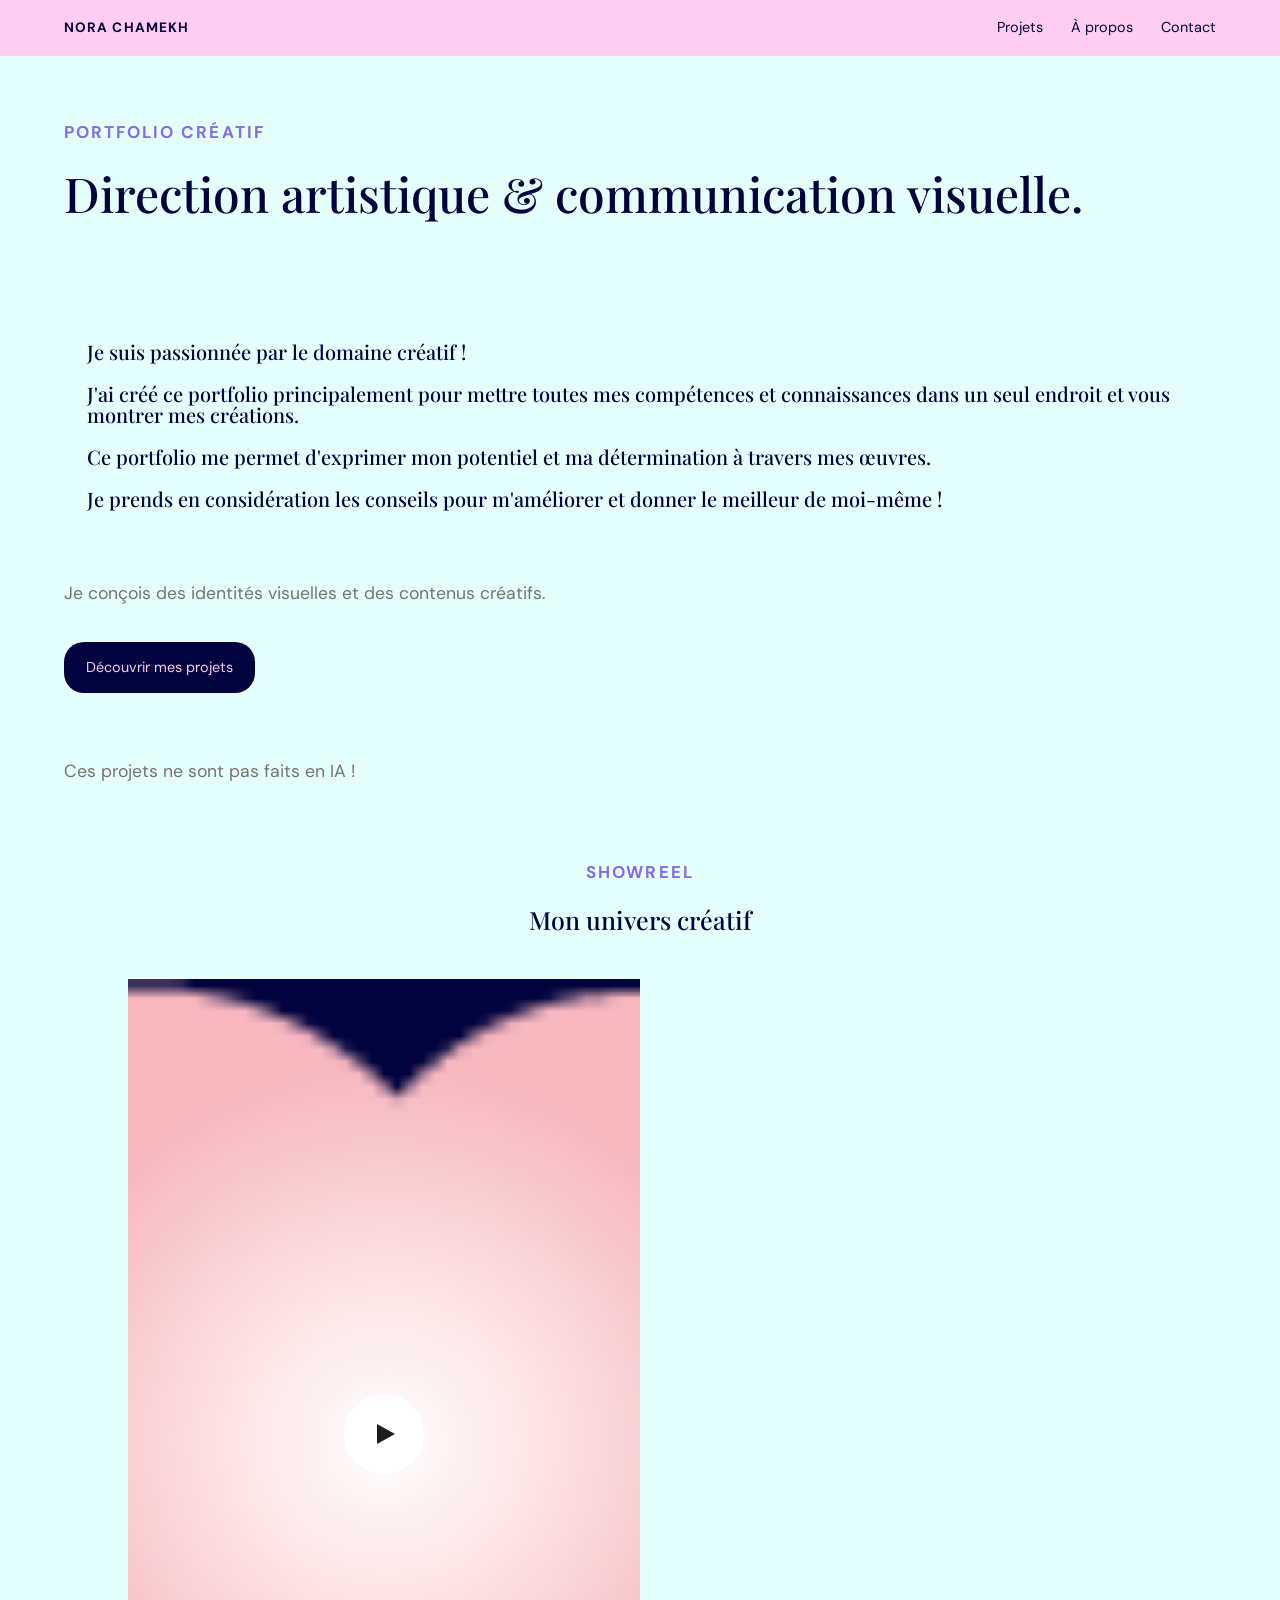
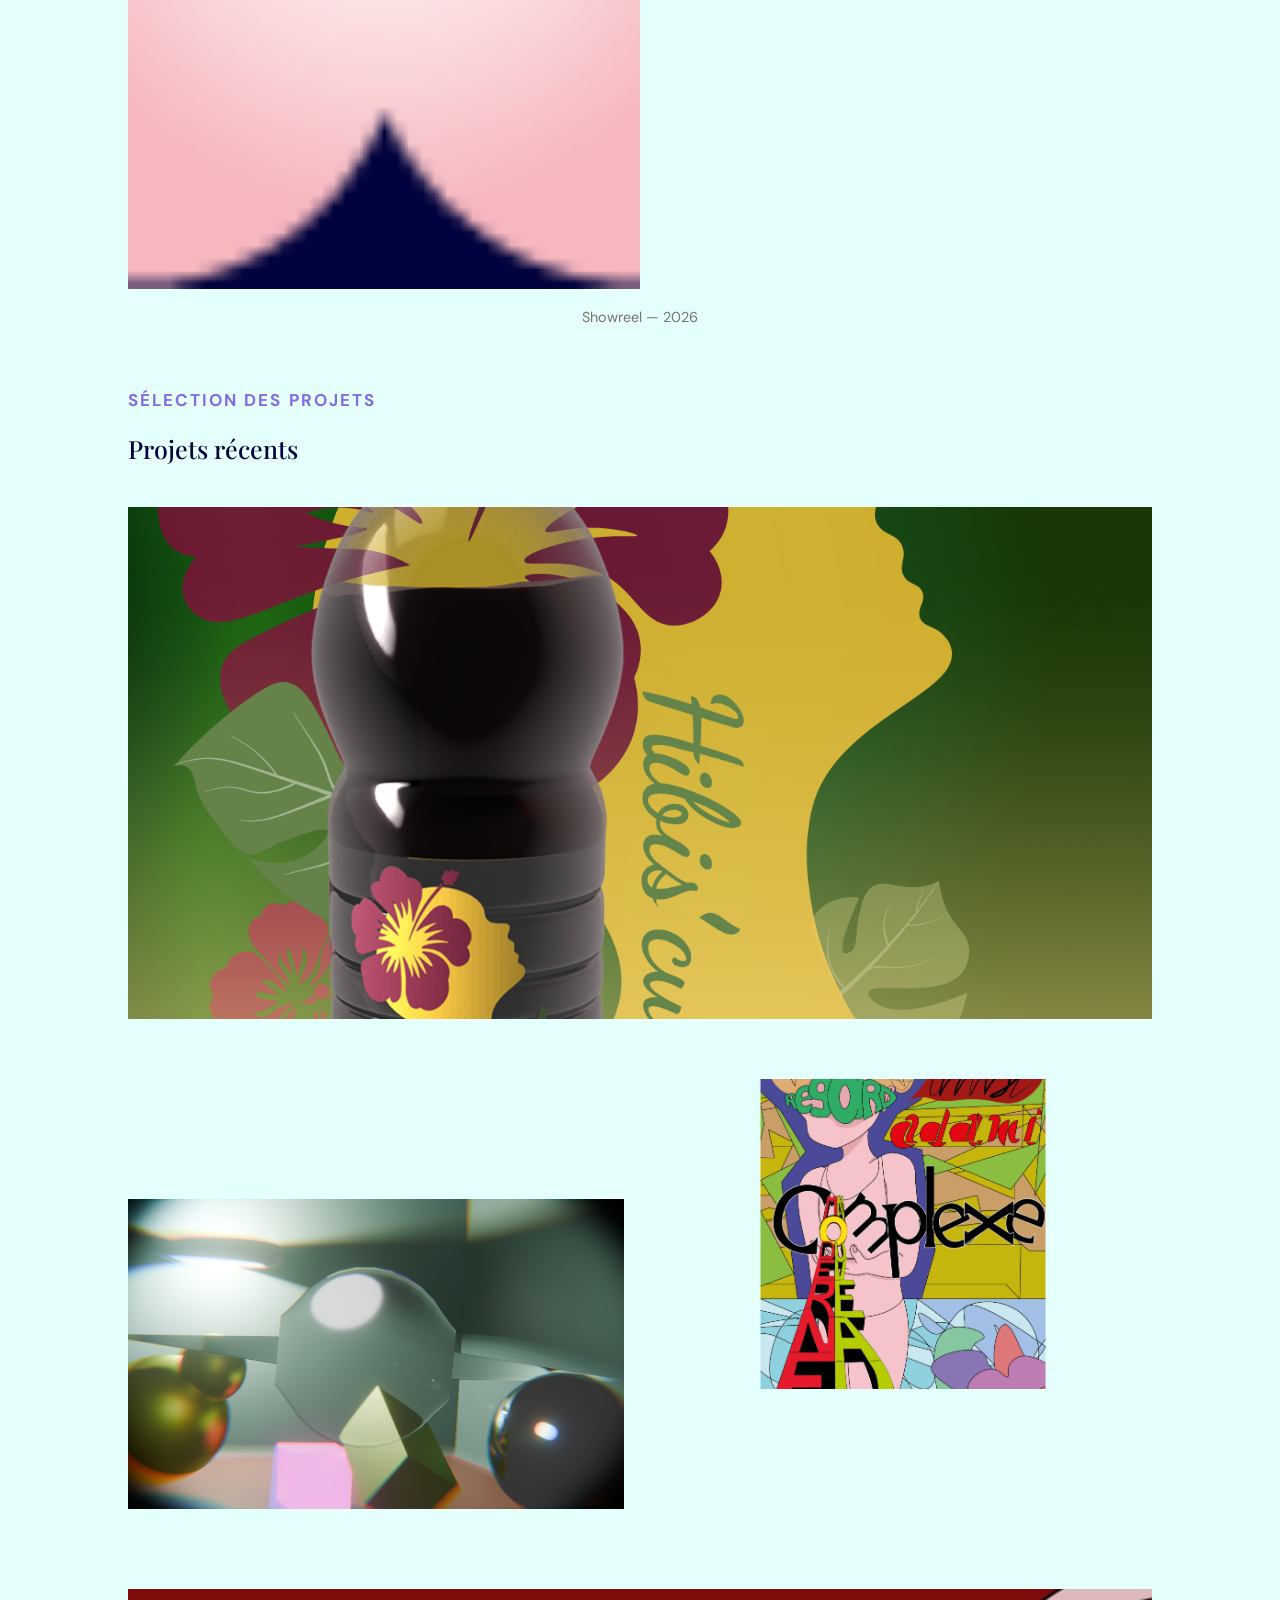
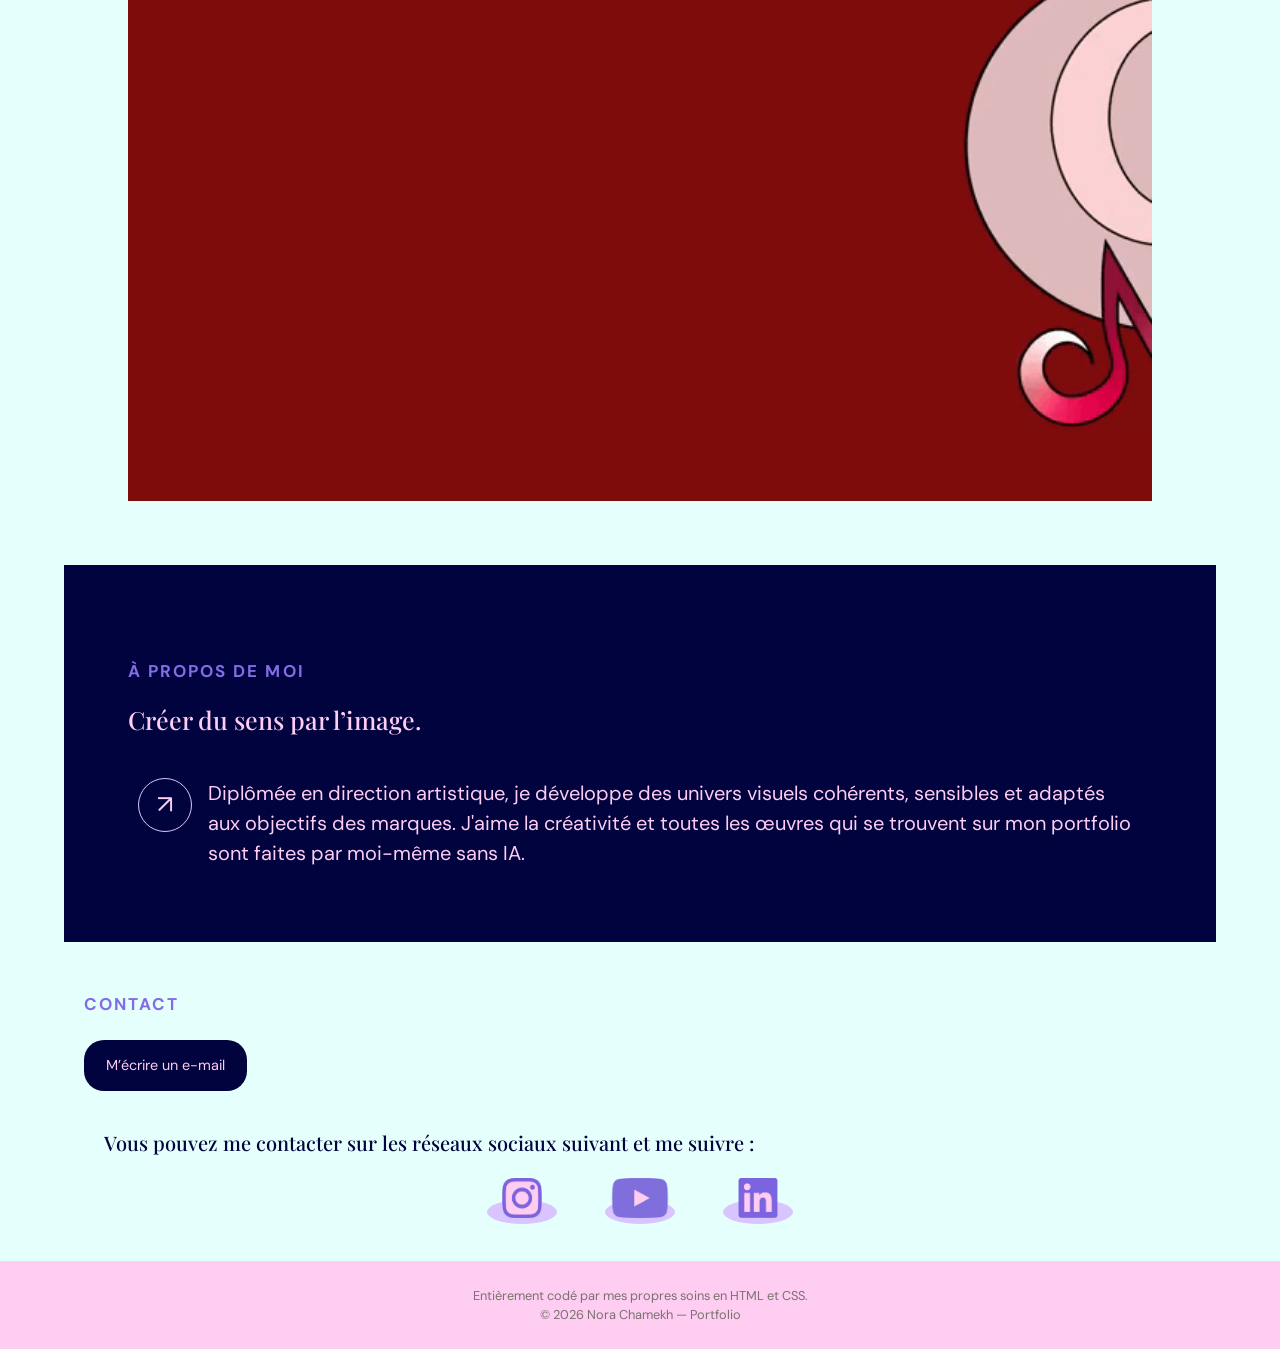
==== commit 1a27b52a: "Center section-video class in index.html" ====
--- a/index.html
+++ b/index.html
@@ -76,7 +76,7 @@
       <p class="introduction reveal visible">Ces projets ne sont pas faits en IA !</p>
     <!-- Section vidéo avec bouton play -->
 
-      <section class="section section-video">
+      <section class="section centrer section-video">
         <p class="sur-titre reveal">Showreel</p>
 
           <h2 class="reveal">Mon univers créatif</h2>
--- a/style.css
+++ b/style.css
@@ -415,6 +415,7 @@
 .centrer {
     text-align: center !important;
      /* padding: var(--espace);*/
+      place-items: center;
 }
 
 /* Pied de page */
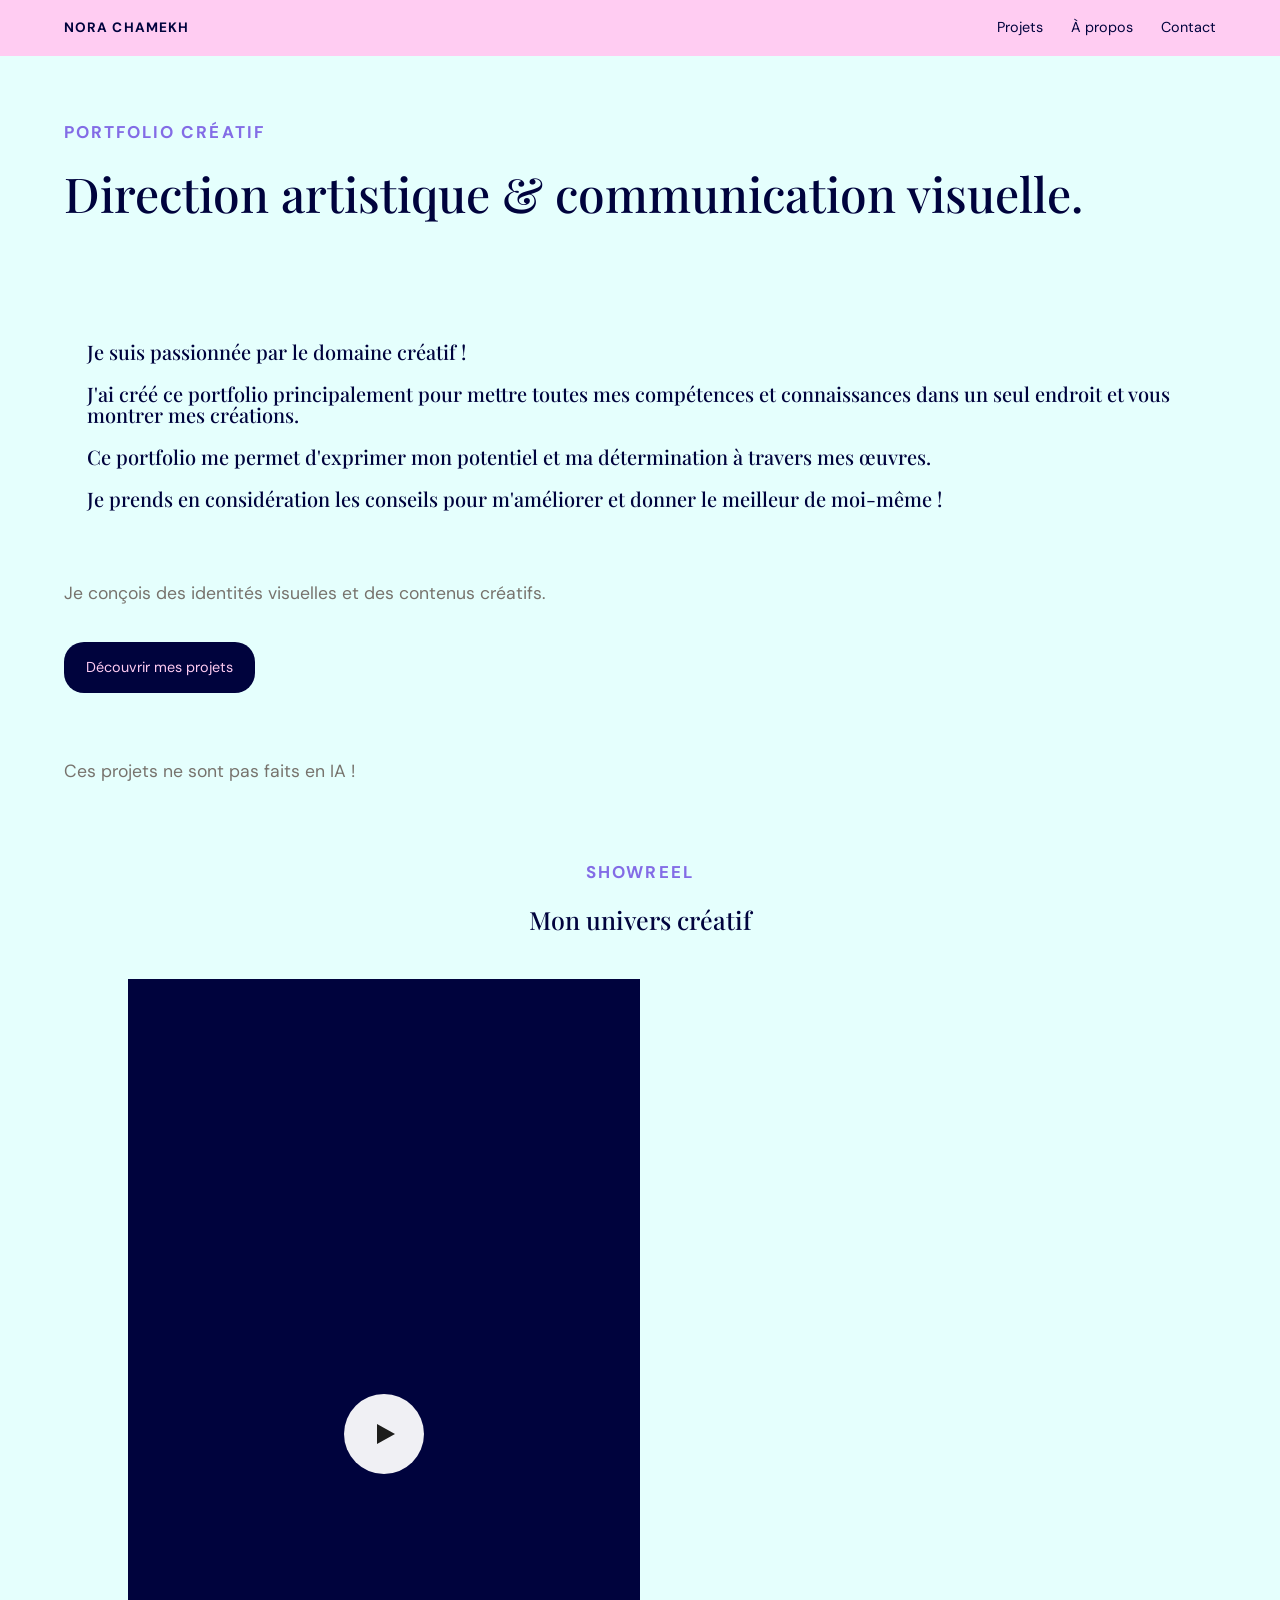
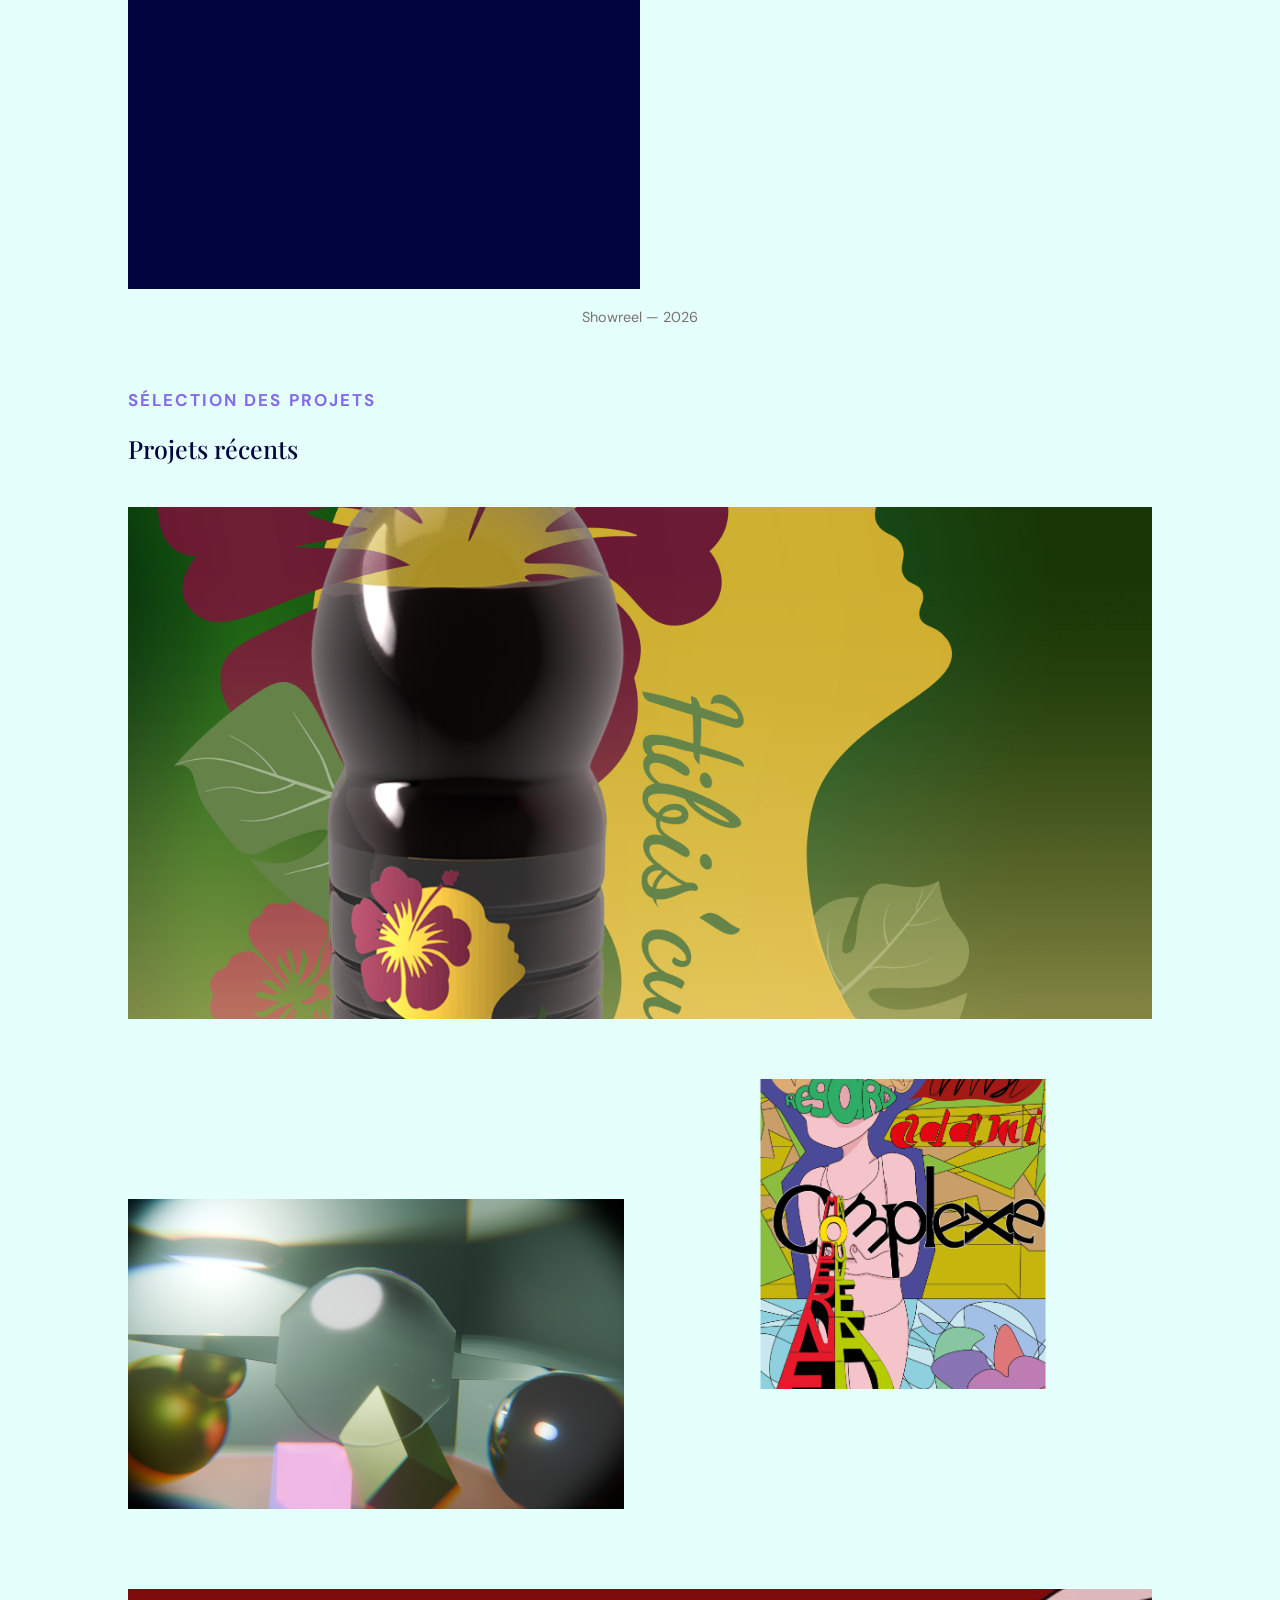
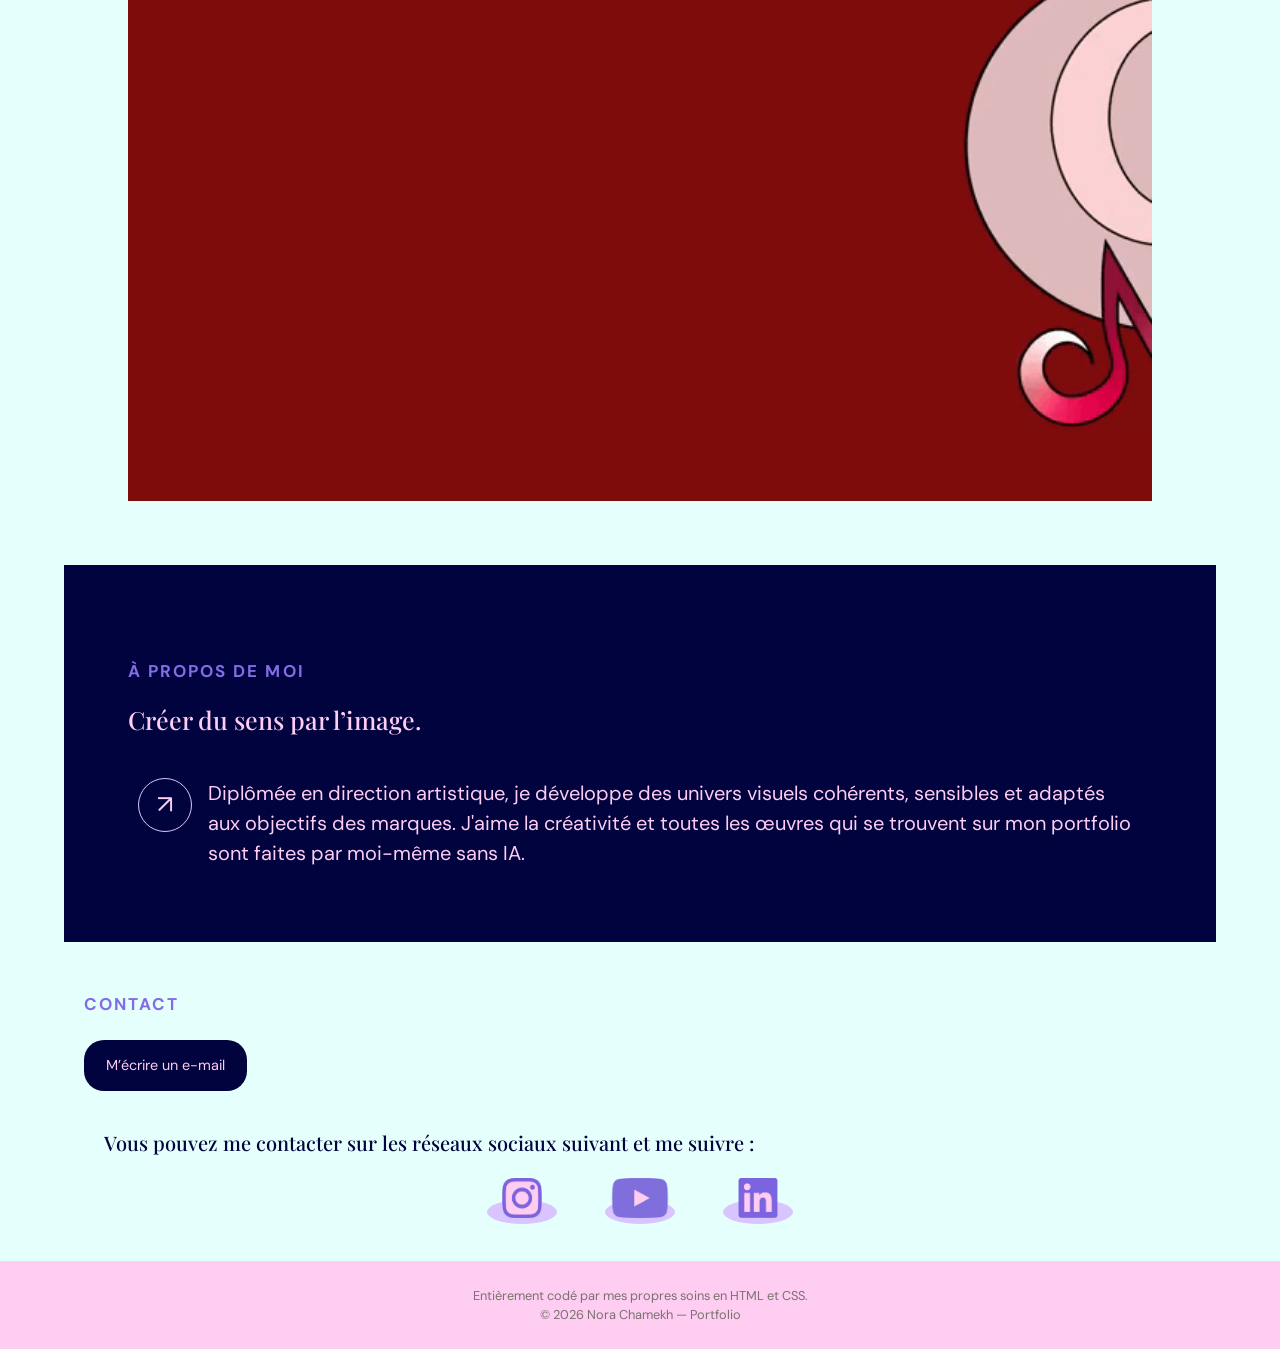
==== commit d4c26732: "Update index.html" ====
--- a/index.html
+++ b/index.html
@@ -87,7 +87,7 @@
                       class="video"
                       controls
                       preload="metadata"
-                      poster="./images/papillon.png"
+                      poster="./images/courevture-showreel.png"
                       playsinline>
                       <source src="./videos/showreel.mp4" type="video/mp4">
                       Votre navigateur ne prend pas en charge la vidéo.
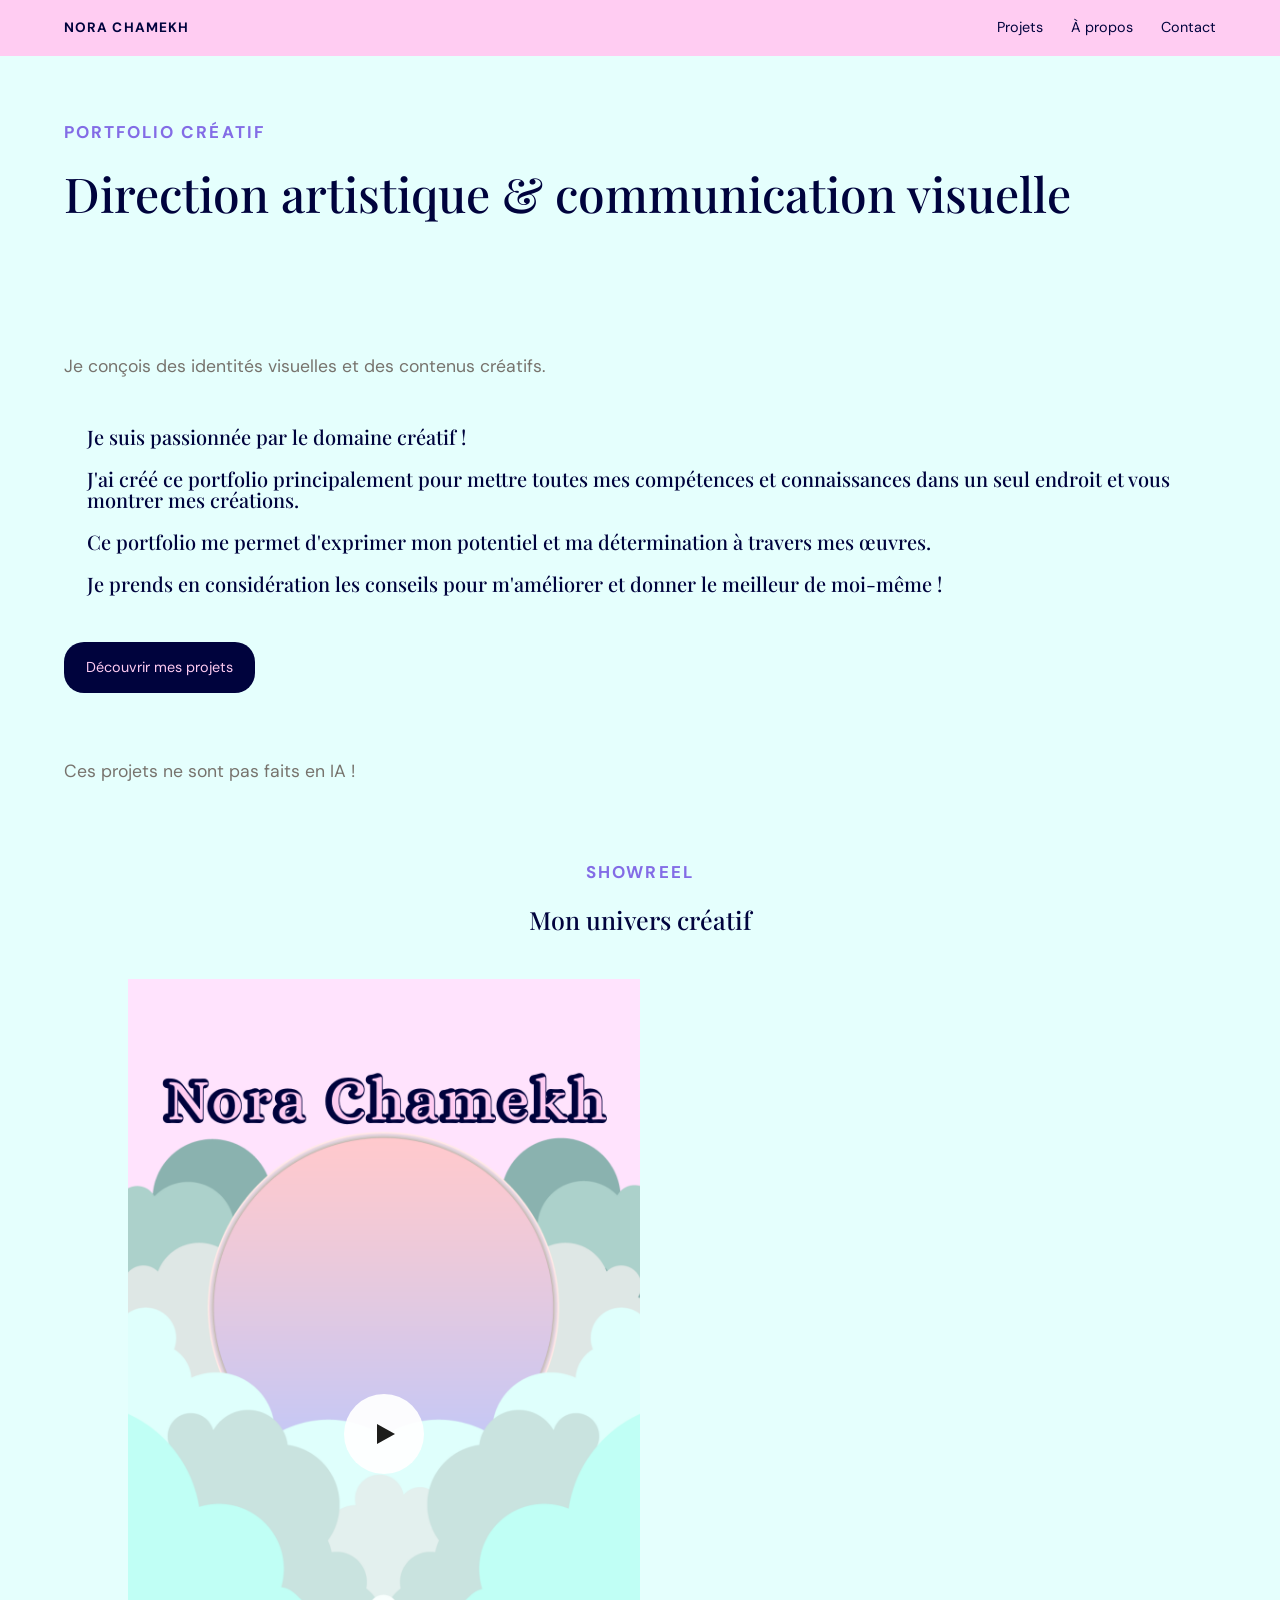
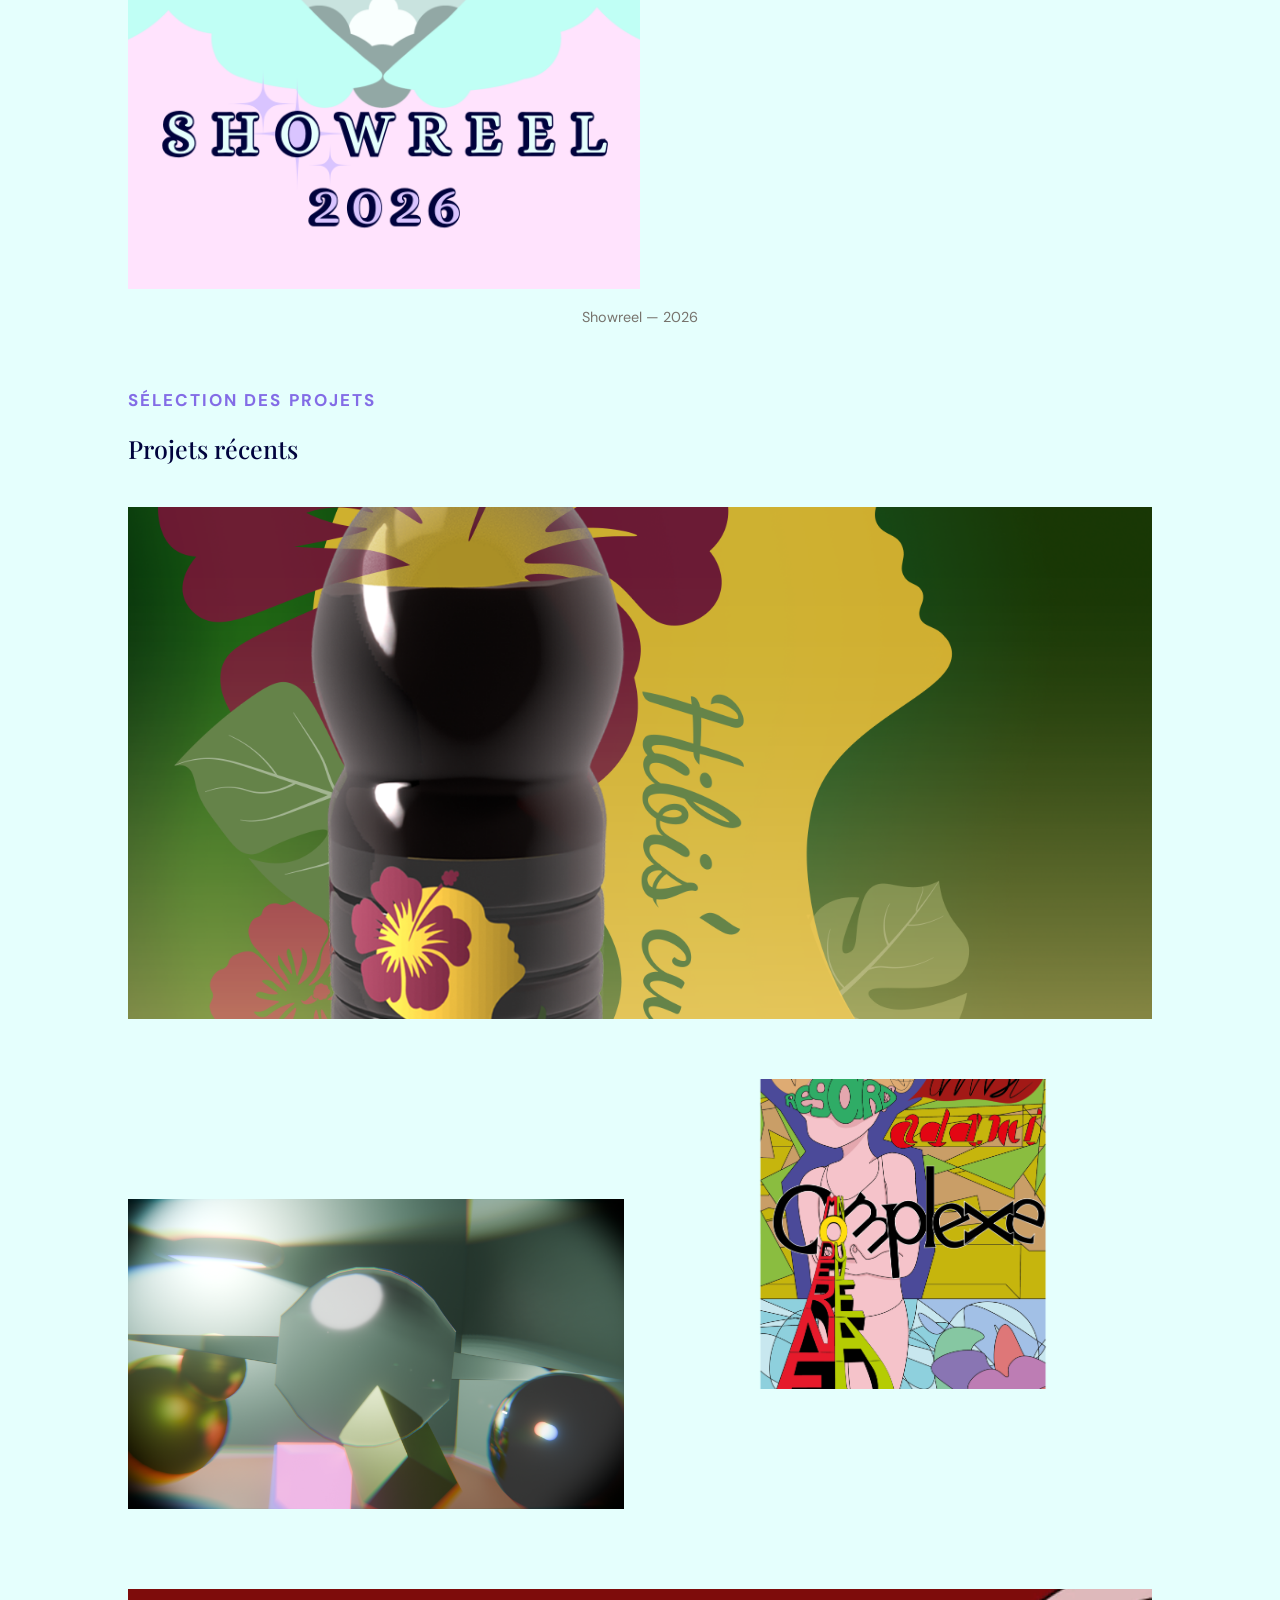
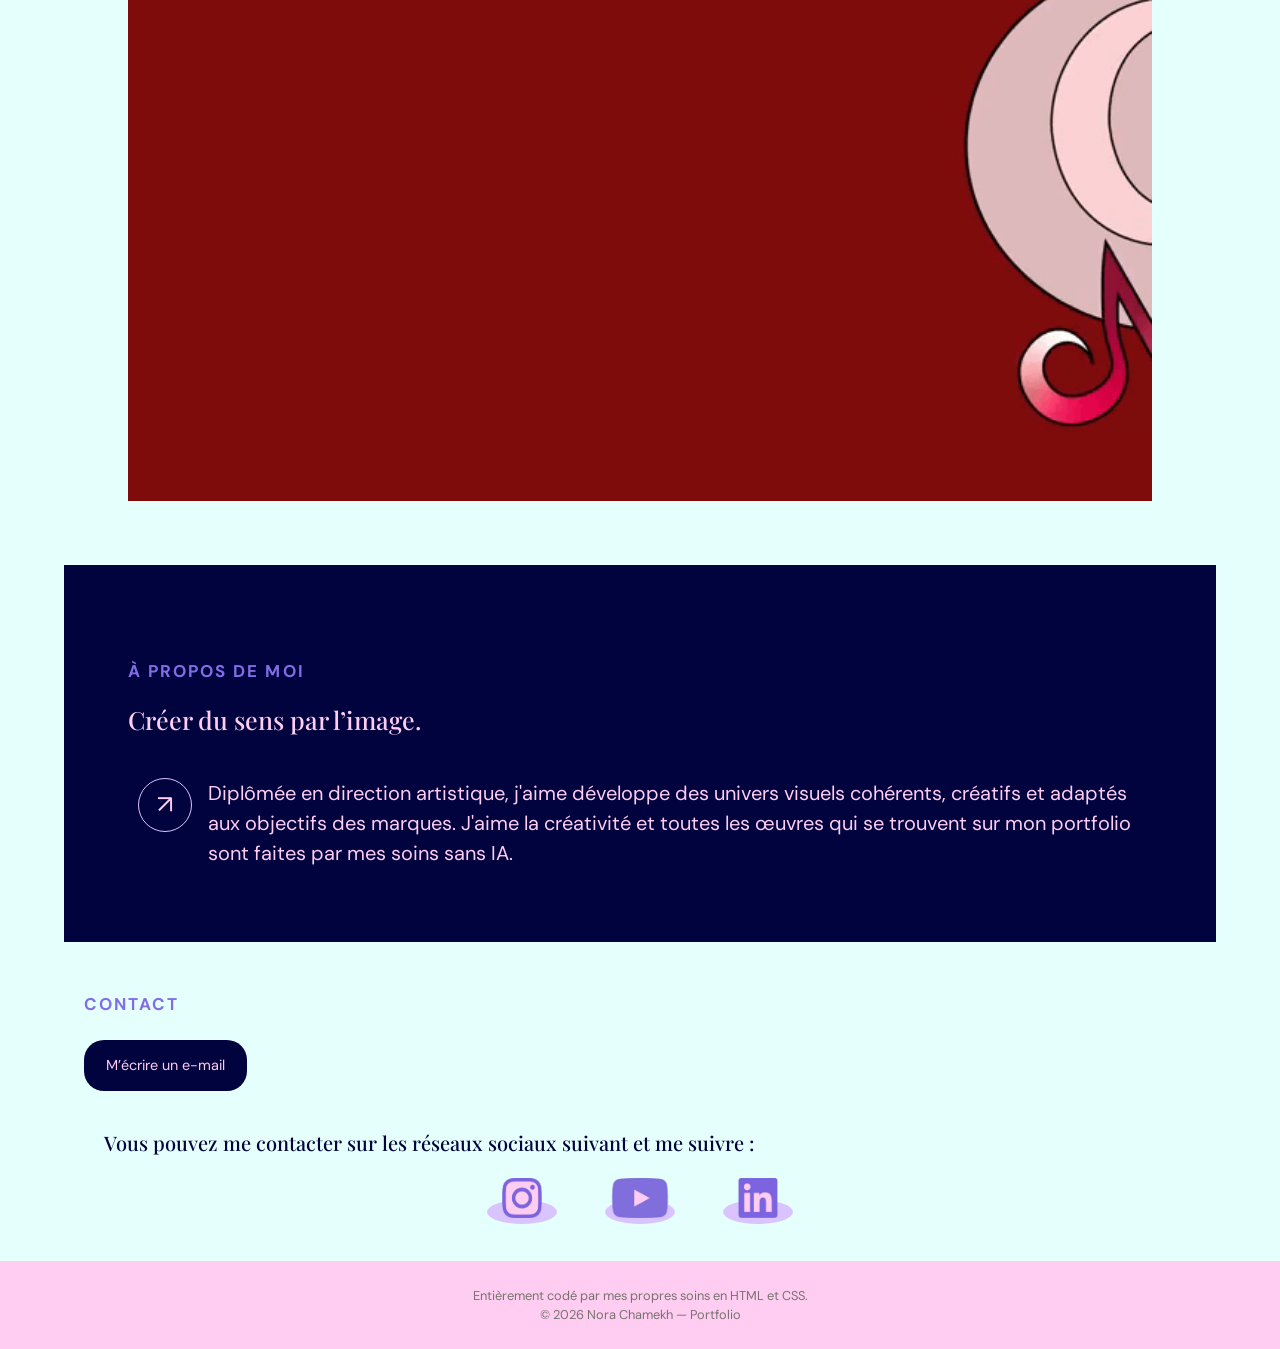
==== commit 965909ac: "Update index.html" ====
--- a/index.html
+++ b/index.html
@@ -40,11 +40,13 @@
       <p class="sur-titre reveal">Portfolio créatif</p>
 
       <h1 class="reveal">
-        Direction artistique & communication visuelle.
+        Direction artistique & communication visuelle
         <br>
         <br>
       </h1>
-
+  <p class="introduction reveal">
+        Je conçois des identités visuelles et des contenus créatifs.
+      </p>
     <div class="acote reveal">
      <!--  <img class="me" style="width: 20%;" src="images/inicial.png" width="auto" height="auto" alt="">
     -->
@@ -61,9 +63,7 @@
   </h3>     
           </div>  
        </div>  
-      <p class="introduction reveal">
-        Je conçois des identités visuelles et des contenus créatifs.
-      </p>
+    
 
       <a href="projets.html" class="centrer effet-flottant bouton reveal">
         Découvrir mes projets
@@ -203,10 +203,10 @@
                  <span href="a-propos.html" class="selection-fleche reveal">↗</span>
                                 
             <p class="reveal">
-              Diplômée en direction artistique, je développe des univers visuels
-              cohérents, sensibles et adaptés aux objectifs des marques.
+              Diplômée en direction artistique, j'aime développe des univers visuels
+              cohérents, créatifs et adaptés aux objectifs des marques.
               J'aime la créativité et toutes les œuvres qui se trouvent sur mon portfolio 
-              sont faites par moi-même sans IA.
+              sont faites par mes soins sans IA.
             </p>
           </section>
  </div>
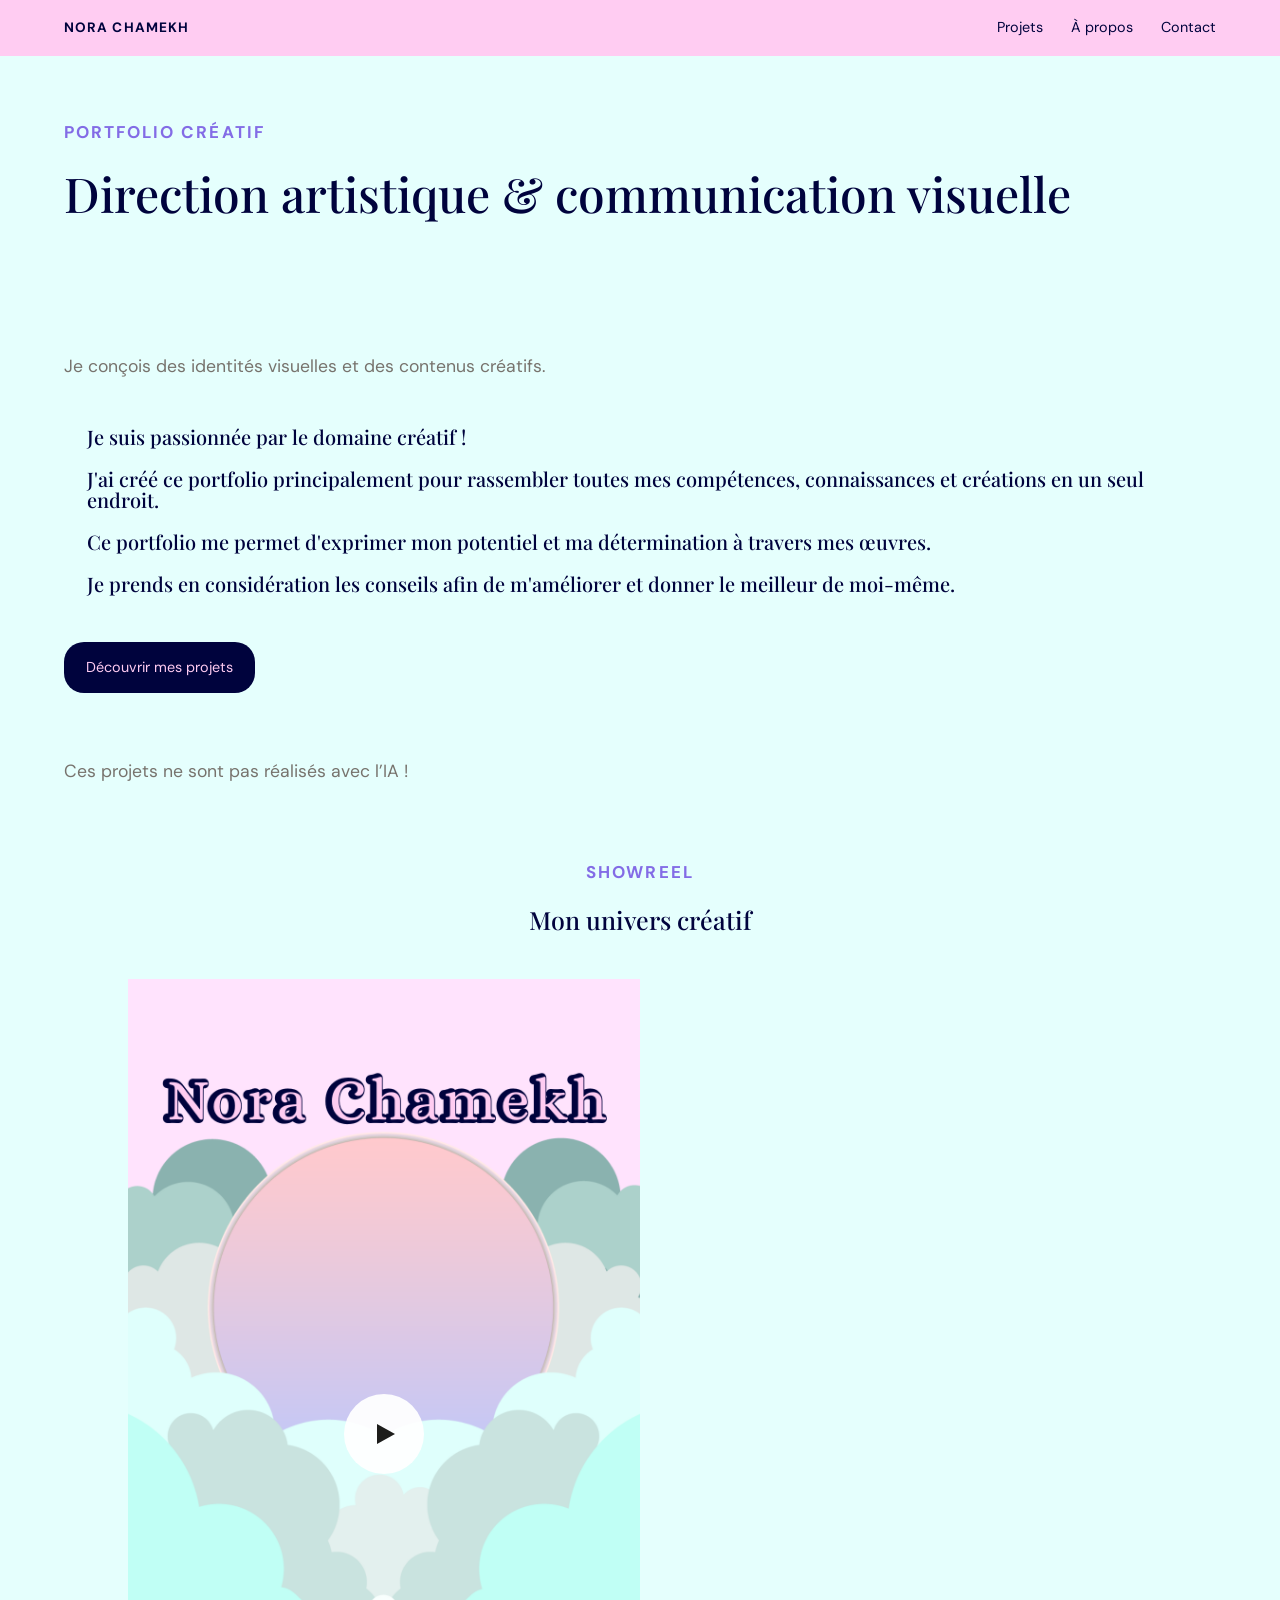
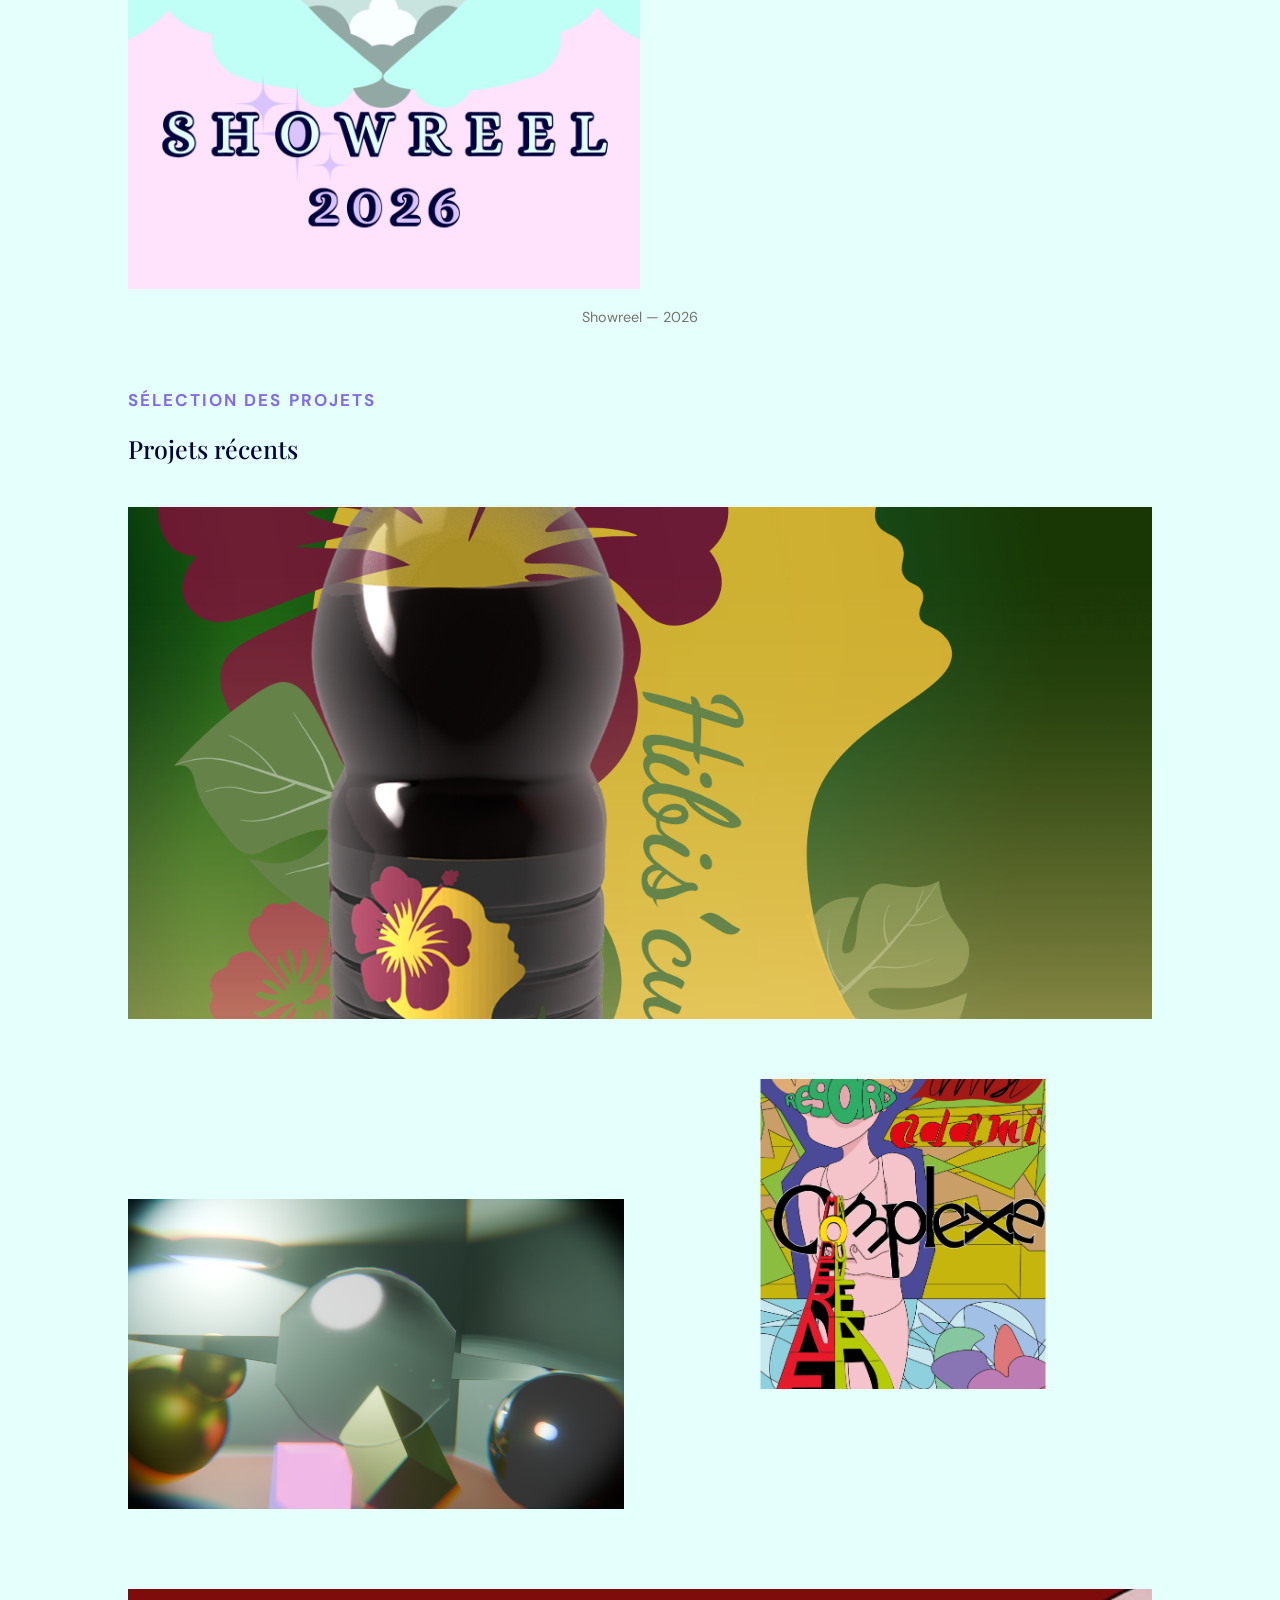
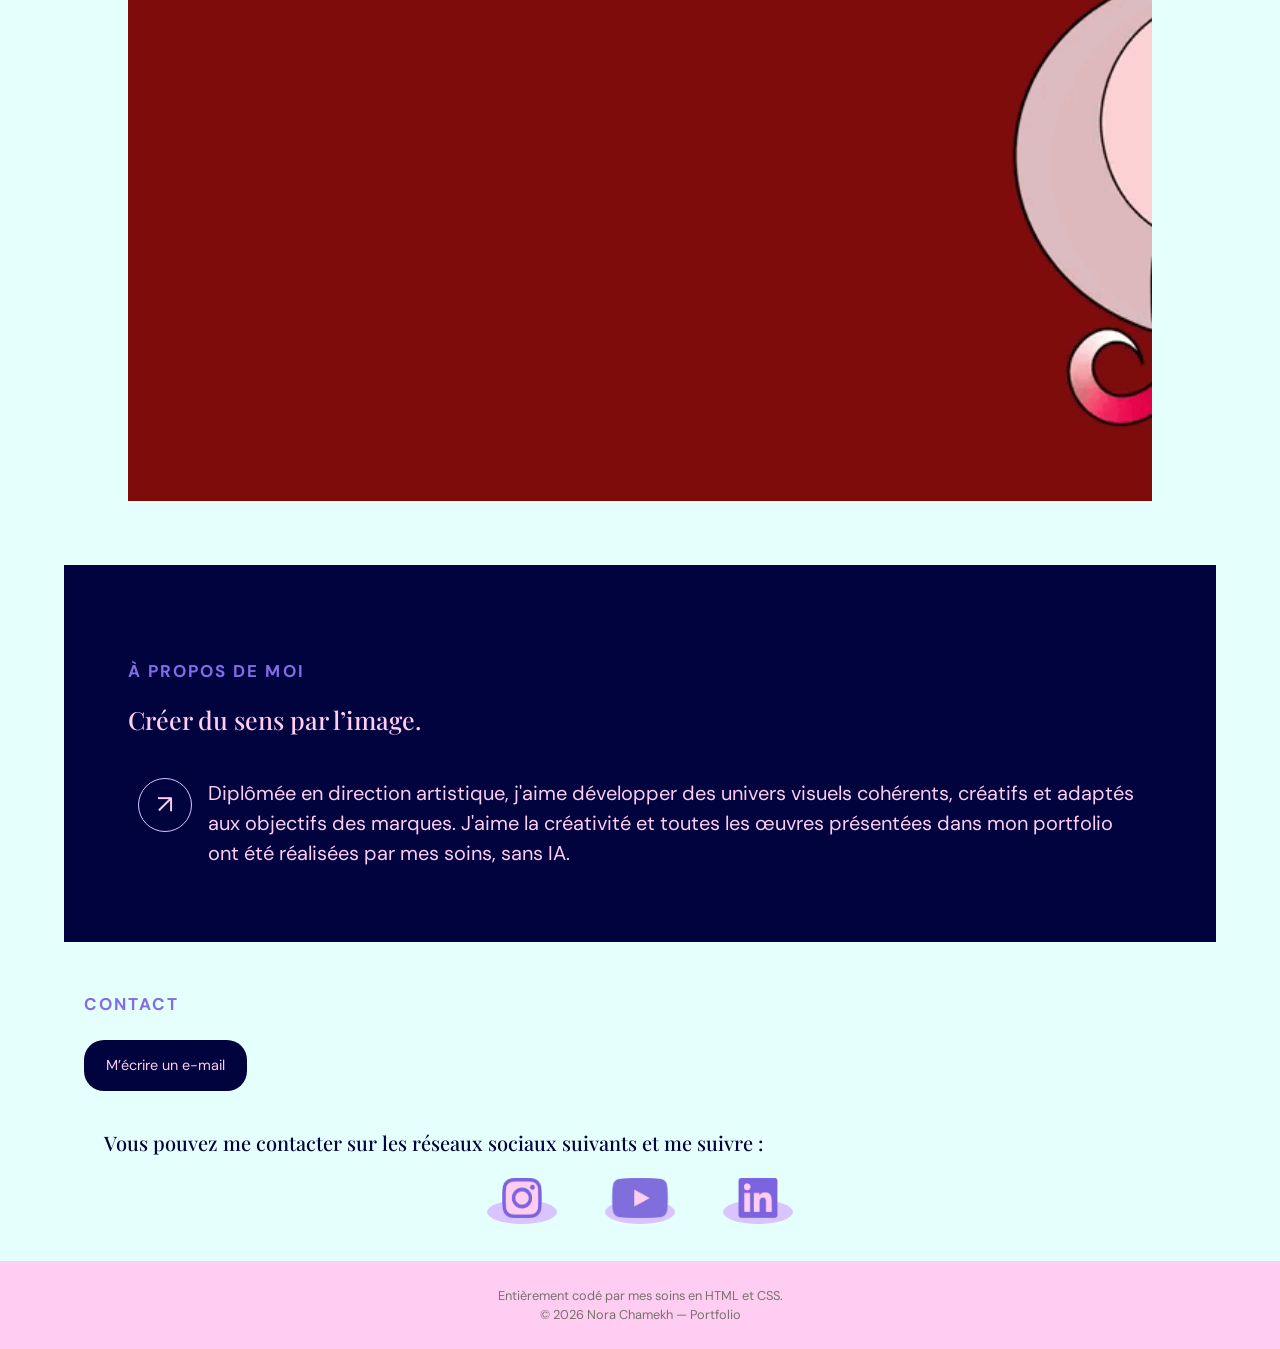
==== commit f161645d: "Update index.html" ====
--- a/index.html
+++ b/index.html
@@ -54,11 +54,11 @@
 <h3 class="reveal">
       Je suis passionnée par le domaine créatif !
       <br><br>
-      J'ai créé ce portfolio principalement pour mettre toutes mes compétences et connaissances dans un seul endroit et vous montrer mes créations.
+      J'ai créé ce portfolio principalement pour rassembler toutes mes compétences, connaissances et créations en un seul endroit.
       <br><br>
       Ce portfolio me permet d'exprimer mon potentiel et ma détermination à travers mes œuvres.
       <br><br>
-      Je prends en considération les conseils pour m'améliorer et donner le meilleur de moi-même !
+      Je prends en considération les conseils afin de m'améliorer et donner le meilleur de moi-même.
 
   </h3>     
           </div>  
@@ -73,7 +73,7 @@
     <section id="projets" class="section">
       <!--  <p class="sur-titre reveal">Sélection</p> -->
 
-      <p class="introduction reveal visible">Ces projets ne sont pas faits en IA !</p>
+      <p class="introduction reveal visible">Ces projets ne sont pas réalisés avec l’IA !</p>
     <!-- Section vidéo avec bouton play -->
 
       <section class="section centrer section-video">
@@ -203,10 +203,10 @@
                  <span href="a-propos.html" class="selection-fleche reveal">↗</span>
                                 
             <p class="reveal">
-              Diplômée en direction artistique, j'aime développe des univers visuels
+              Diplômée en direction artistique, j'aime développer des univers visuels
               cohérents, créatifs et adaptés aux objectifs des marques.
-              J'aime la créativité et toutes les œuvres qui se trouvent sur mon portfolio 
-              sont faites par mes soins sans IA.
+              J'aime la créativité et toutes les œuvres présentées dans mon portfolio 
+              ont été réalisées par mes soins, sans IA.
             </p>
           </section>
  </div>
@@ -222,7 +222,7 @@
             </a>
 
             <span >
-            <h3 style="padding: 20px 20px 0;" class="reveal"> <br> Vous pouvez me contacter sur les réseaux sociaux suivant et me suivre :<br></h3>
+            <h3 style="padding: 20px 20px 0;" class="reveal"> <br> Vous pouvez me contacter sur les réseaux sociaux suivants et me suivre :<br></h3>
             </span>
             
       <div class="social centrer reveal">
@@ -250,7 +250,7 @@
   <footer>
        
         
-    <p class="centrer">Entièrement codé par mes propres soins en HTML et CSS.</p>
+    <p class="centrer">Entièrement codé par mes soins en HTML et CSS.</p>
  <p class="centrer">© 2026 Nora Chamekh — Portfolio</p>
   </footer>  
   
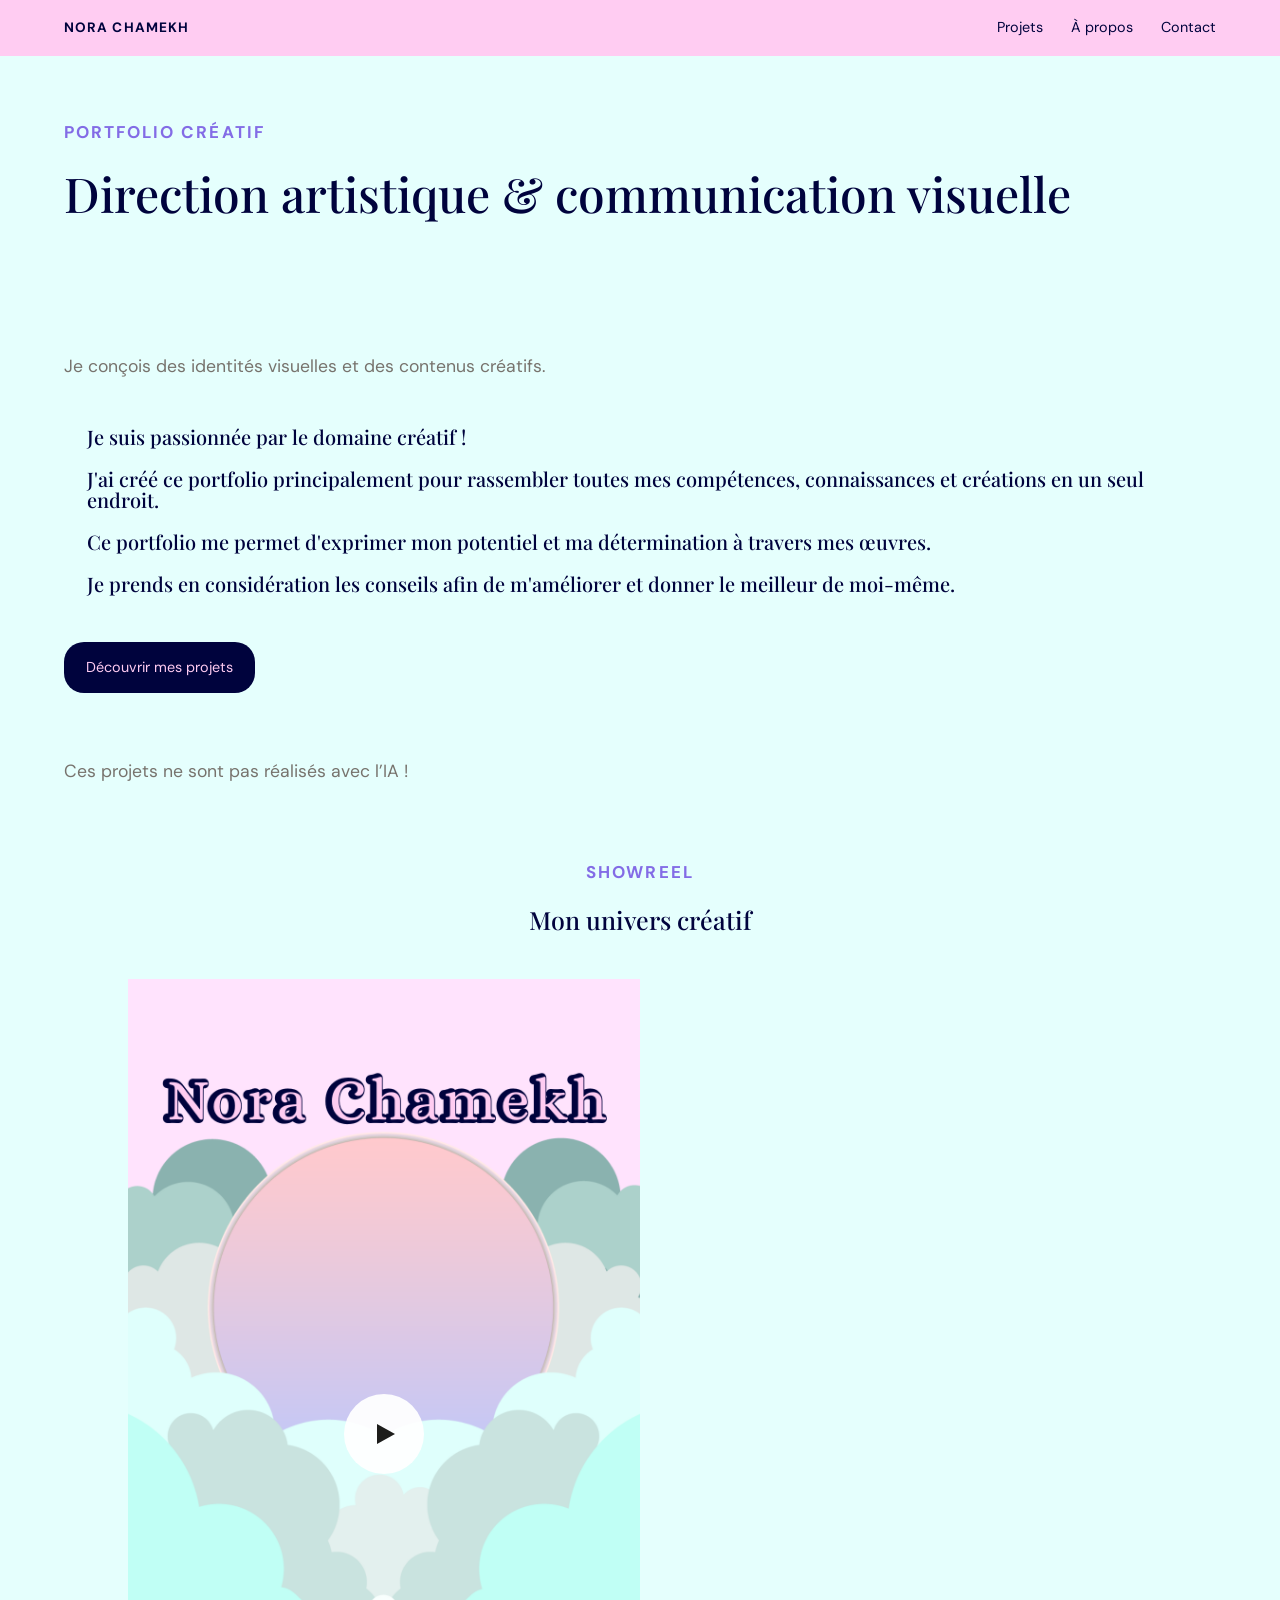
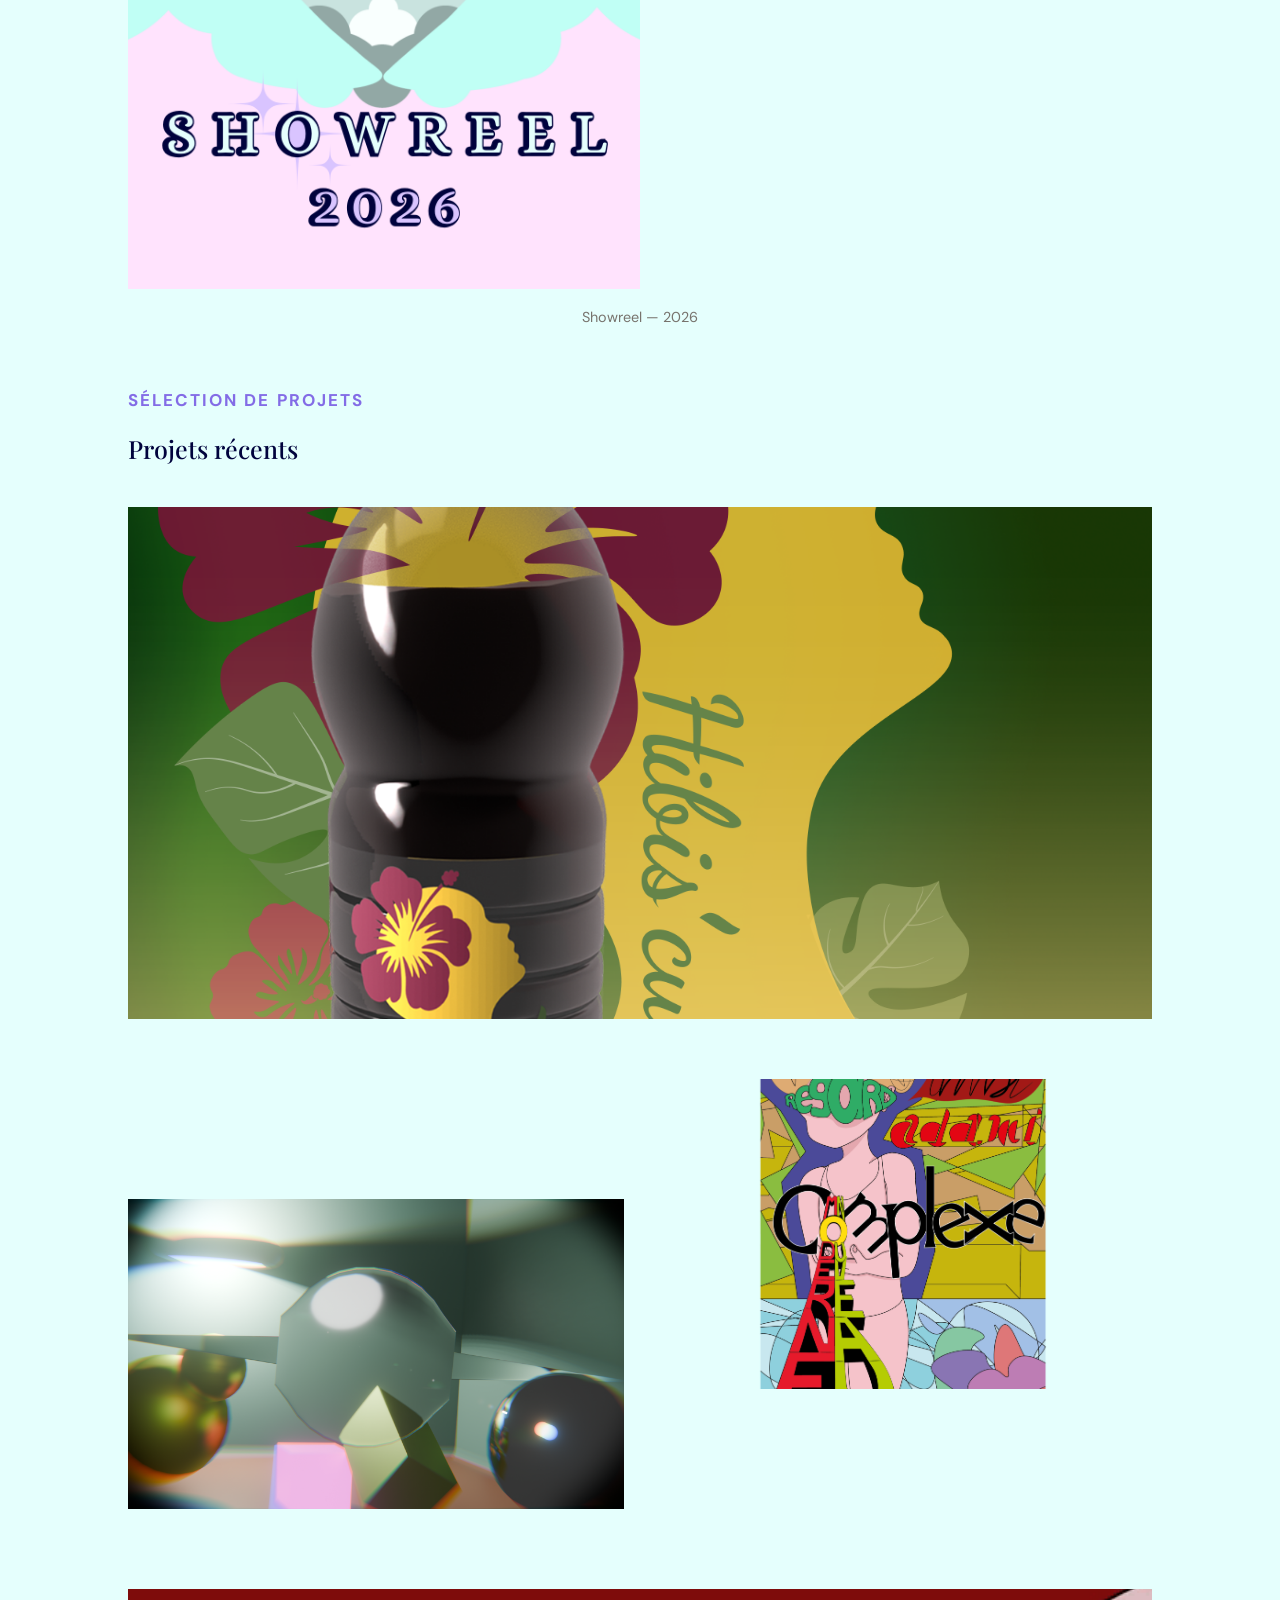
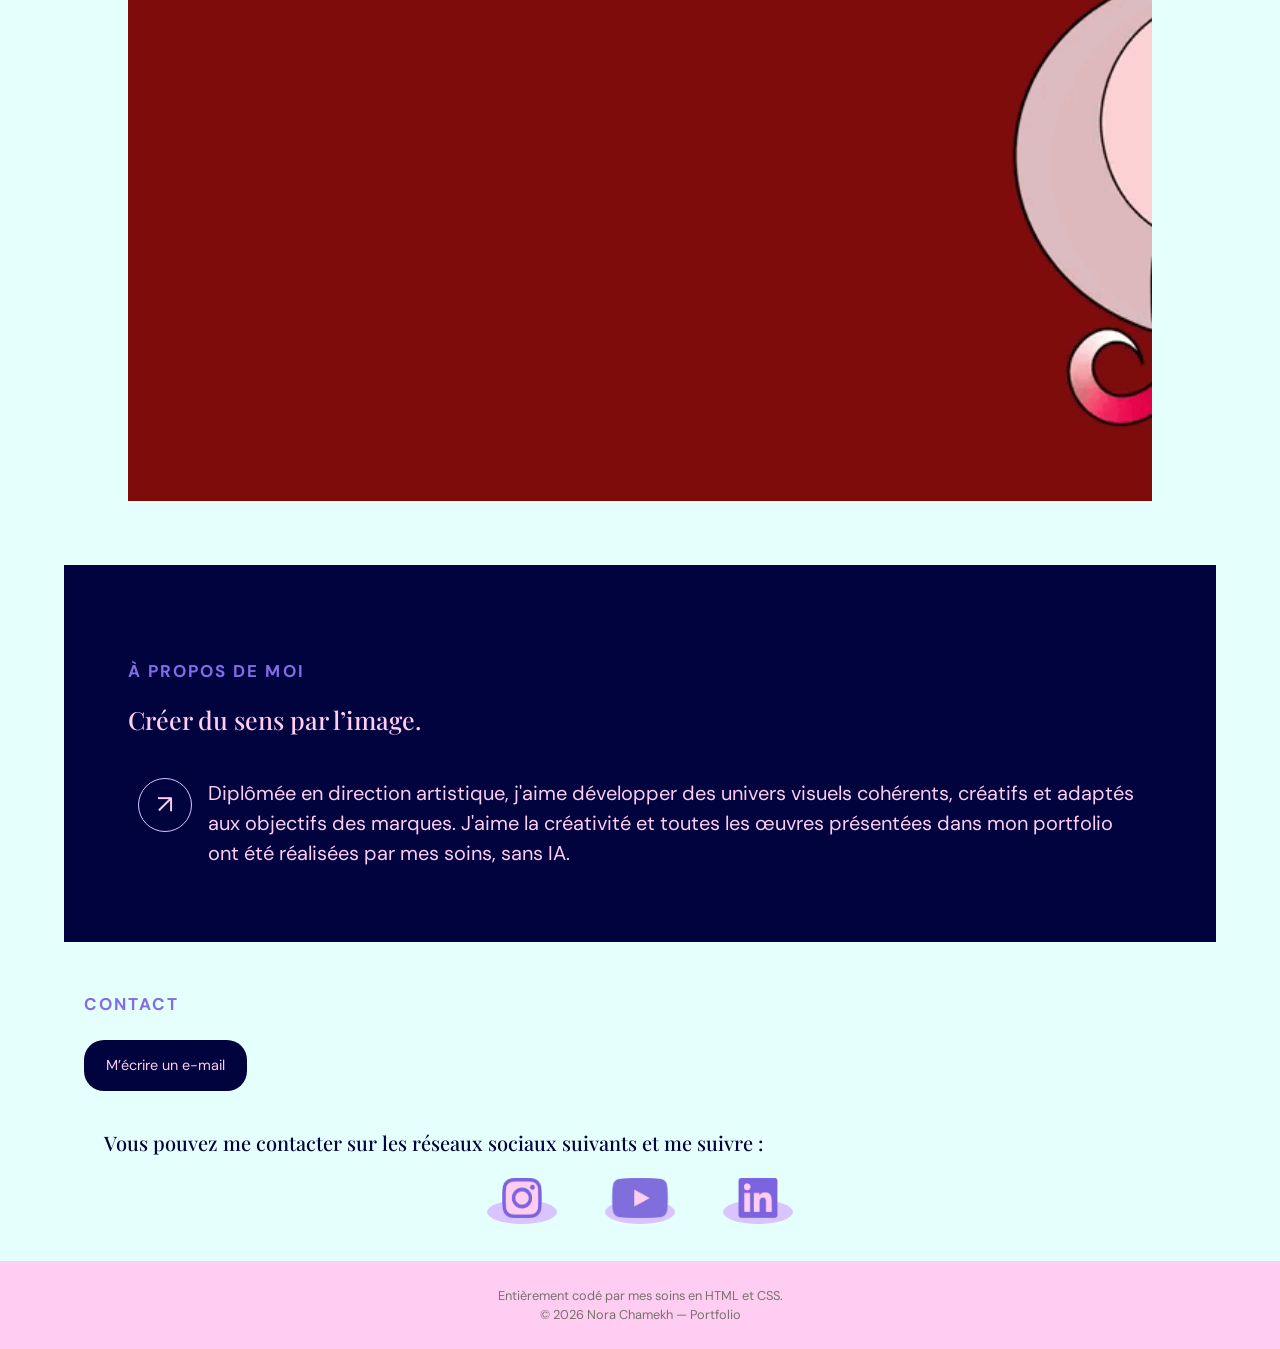
==== commit 65d170b3: "Update index.html" ====
--- a/index.html
+++ b/index.html
@@ -111,7 +111,7 @@
        <!-- Section projets avec images qui apparaissent -->
 
       <section id="projets" class="section section-projets">
-        <p class="sur-titre reveal">Sélection des projets</p>
+        <p class="sur-titre reveal">Sélection de projets</p>
              <h2 class="reveal">Projets récents</h2>
               
               <div class="projets-grille">
